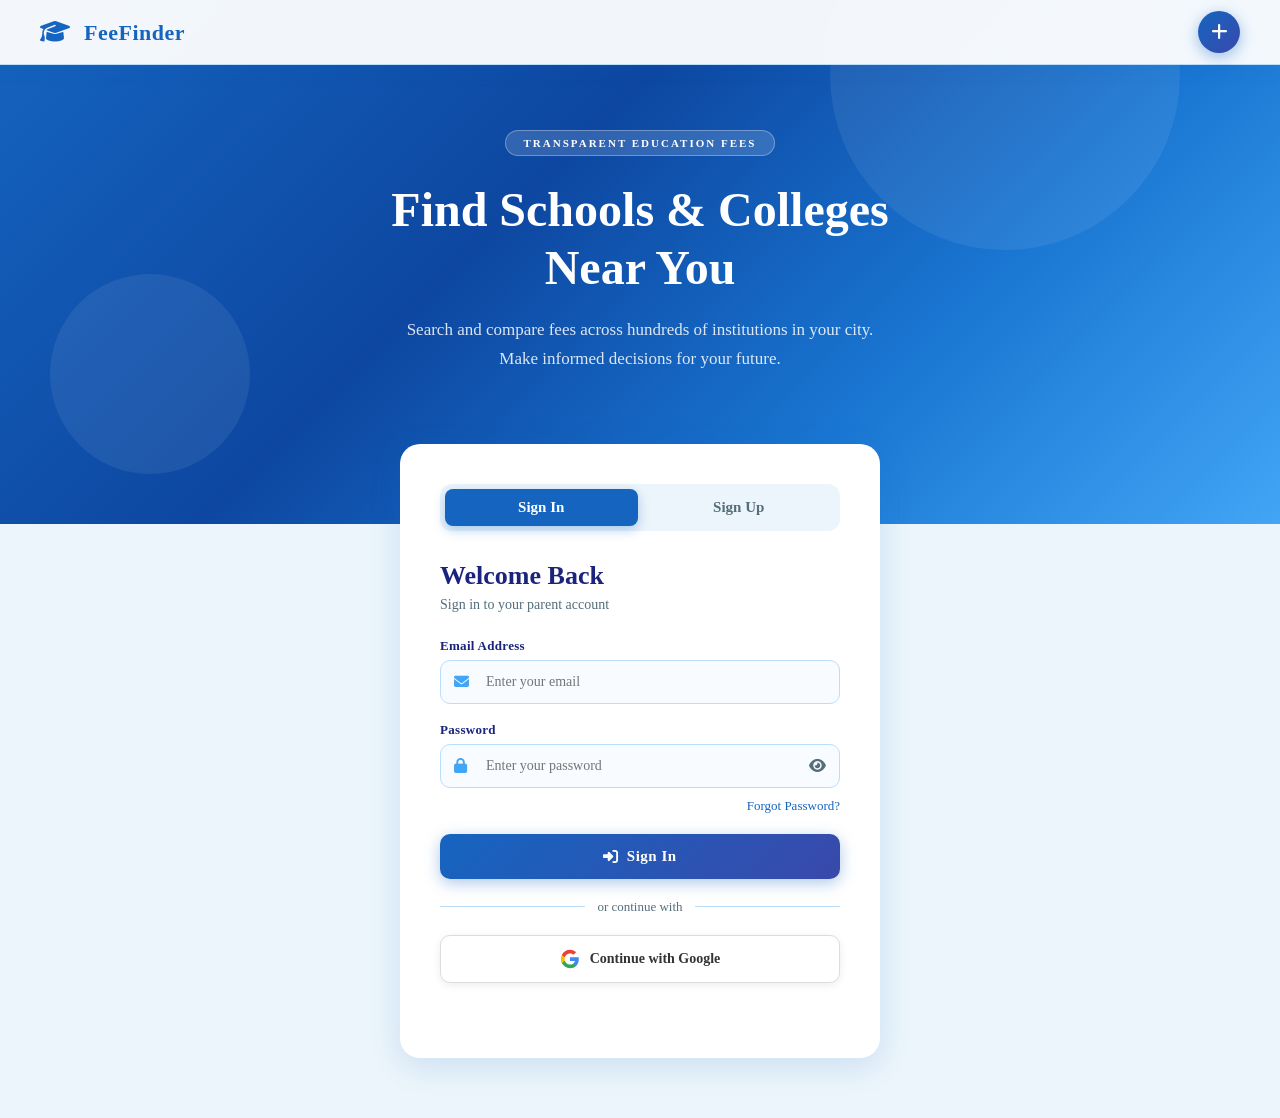
==== index.html @ 515afa4b "i create a login pages" ====
<!DOCTYPE html>
<!-- 
  FILE: index.html
  PURPOSE: Parent Login and Signup Page
  This is the FIRST page users see
-->
<html lang="en">
<head>
  <!-- This tells the browser what kind of document this is -->
  <meta charset="UTF-8" />
  
  <!-- This makes the page look good on mobile phones -->
  <meta name="viewport" content="width=device-width, initial-scale=1.0" />
  
  <!-- The title shown in the browser tab -->
  <title>FeeFinder — Parent Login</title>
  
  <!-- Link to our CSS file that makes things beautiful -->
  <link rel="stylesheet" href="css/style.css" />
  
  <!-- Google Fonts: We load Times New Roman equivalent + Icons -->
  <link rel="preconnect" href="https://fonts.googleapis.com" />
  <link href="https://fonts.googleapis.com/css2?family=Playfair+Display:wght@400;600;700&display=swap" rel="stylesheet" />
  
  <!-- Font Awesome for icons (the + icon, eye icon, etc.) -->
  <link rel="stylesheet" href="https://cdnjs.cloudflare.com/ajax/libs/font-awesome/6.5.0/css/all.min.css" />
</head>

<body>

  <!-- ============================================
       TOP NAVIGATION BAR
       This is the blue bar at the top of the page
  ============================================ -->
  <nav class="navbar">
    
    <!-- Left side: Logo and App Name -->
    <div class="nav-brand">
      <!-- Graduation cap icon -->
      <i class="fas fa-graduation-cap nav-logo-icon"></i>
      <!-- App name -->
      <span class="nav-title">FeeFinder</span>
    </div>
    
    <!-- Right side: Navigation links + Plus button -->
    <div class="nav-right">
      <!-- Plus (+) button: When clicked, opens register.html (Page 2) -->
      <!-- title="Register Institution" shows a tooltip on hover -->
      <button class="plus-btn" onclick="window.location.href='register.html'" title="Register Institution">
        <i class="fas fa-plus"></i>
      </button>
    </div>
    
  </nav>
  <!-- END NAVBAR -->


  <!-- ============================================
       HERO SECTION (Big blue background area)
       This is the gradient background section
  ============================================ -->
  <section class="hero-section">
    
    <!-- Decorative circles in background (just for design) -->
    <div class="hero-circle hero-circle-1"></div>
    <div class="hero-circle hero-circle-2"></div>
    
    <!-- Badge text at top -->
    <div class="hero-badge">TRANSPARENT EDUCATION FEES</div>
    
    <!-- Main heading -->
    <h1 class="hero-title">Find Schools &amp; Colleges<br/>Near You</h1>
    
    <!-- Subtitle -->
    <p class="hero-subtitle">
      Search and compare fees across hundreds of institutions in your city.<br/>
      Make informed decisions for your future.
    </p>
    
  </section>
  <!-- END HERO SECTION -->


  <!-- ============================================
       AUTH CARD (The white box with login/signup)
       This floats over the hero section
  ============================================ -->
  <div class="auth-wrapper">
    <div class="auth-card">
      
      <!-- ---- TABS: Login / Signup ---- -->
      <!-- These are the two buttons to switch between login and signup -->
      <div class="auth-tabs">
        <!-- Login tab: active by default (shown first) -->
        <button class="tab-btn active" id="loginTab" onclick="showTab('login')">
          Sign In
        </button>
        <!-- Signup tab -->
        <button class="tab-btn" id="signupTab" onclick="showTab('signup')">
          Sign Up
        </button>
      </div>
      <!-- END TABS -->


      <!-- ============================================
           LOGIN FORM
           This form is shown when user clicks "Sign In"
      ============================================ -->
      <div class="form-section" id="loginSection">
        
        <h2 class="form-title">Welcome Back</h2>
        <p class="form-subtitle">Sign in to your parent account</p>
        
        <!-- Email input field -->
        <div class="input-group">
          <label class="input-label">Email Address</label>
          <div class="input-wrapper">
            <!-- Email icon inside input -->
            <i class="fas fa-envelope input-icon"></i>
            <!-- 
              type="email" → only allows valid email format
              id="loginEmail" → we use this in JavaScript to get the value
              placeholder → light grey text shown when empty
            -->
            <input 
              type="email" 
              id="loginEmail" 
              class="input-field" 
              placeholder="Enter your email"
            />
          </div>
        </div>
        
        <!-- Password input field -->
        <div class="input-group">
          <label class="input-label">Password</label>
          <div class="input-wrapper">
            <i class="fas fa-lock input-icon"></i>
            <!-- 
              type="password" → hides the text with dots
              id="loginPassword" → used in JavaScript
            -->
            <input 
              type="password" 
              id="loginPassword" 
              class="input-field" 
              placeholder="Enter your password"
            />
            <!-- Eye icon: clicking this shows/hides password -->
            <i class="fas fa-eye toggle-password" onclick="togglePassword('loginPassword', this)"></i>
          </div>
        </div>
        
        <!-- Forgot Password link -->
        <div class="forgot-wrapper">
          <a href="#" class="forgot-link" onclick="showForgotPassword()">
            Forgot Password?
          </a>
        </div>
        
        <!-- Login Button -->
        <!-- onclick="loginParent()" → calls the loginParent function in login.js -->
        <button class="btn-primary" onclick="loginParent()">
          <i class="fas fa-sign-in-alt"></i> Sign In
        </button>
        
        <!-- Divider line with "or" text -->
        <div class="divider">
          <span>or continue with</span>
        </div>
        
        <!-- Google Sign In Button -->
        <button class="btn-google" onclick="loginWithGoogle()">
          <!-- Google icon using SVG (simple colored G) -->
          <svg class="google-icon" viewBox="0 0 24 24">
            <path fill="#4285F4" d="M22.56 12.25c0-.78-.07-1.53-.2-2.25H12v4.26h5.92c-.26 1.37-1.04 2.53-2.21 3.31v2.77h3.57c2.08-1.92 3.28-4.74 3.28-8.09z"/>
            <path fill="#34A853" d="M12 23c2.97 0 5.46-.98 7.28-2.66l-3.57-2.77c-.98.66-2.23 1.06-3.71 1.06-2.86 0-5.29-1.93-6.16-4.53H2.18v2.84C3.99 20.53 7.7 23 12 23z"/>
            <path fill="#FBBC05" d="M5.84 14.09c-.22-.66-.35-1.36-.35-2.09s.13-1.43.35-2.09V7.07H2.18C1.43 8.55 1 10.22 1 12s.43 3.45 1.18 4.93l2.85-2.22.81-.62z"/>
            <path fill="#EA4335" d="M12 5.38c1.62 0 3.06.56 4.21 1.64l3.15-3.15C17.45 2.09 14.97 1 12 1 7.7 1 3.99 3.47 2.18 7.07l3.66 2.84c.87-2.6 3.3-4.53 6.16-4.53z"/>
          </svg>
          Continue with Google
        </button>
        
        <!-- Message area: shows success/error messages -->
        <!-- id="loginMsg" → we show messages here from JavaScript -->
        <div class="msg-box" id="loginMsg"></div>
        
      </div>
      <!-- END LOGIN FORM -->


      <!-- ============================================
           SIGNUP FORM
           This form is shown when user clicks "Sign Up"
           display:none means it's hidden by default
      ============================================ -->
      <div class="form-section" id="signupSection" style="display:none;">
        
        <h2 class="form-title">Create Account</h2>
        <p class="form-subtitle">Join FeeFinder as a parent</p>
        
        <!-- Full Name -->
        <div class="input-group">
          <label class="input-label">Full Name</label>
          <div class="input-wrapper">
            <i class="fas fa-user input-icon"></i>
            <input 
              type="text" 
              id="signupName" 
              class="input-field" 
              placeholder="Enter your full name"
            />
          </div>
        </div>
        
        <!-- Email -->
        <div class="input-group">
          <label class="input-label">Email Address</label>
          <div class="input-wrapper">
            <i class="fas fa-envelope input-icon"></i>
            <input 
              type="email" 
              id="signupEmail" 
              class="input-field" 
              placeholder="Enter your email"
            />
          </div>
        </div>
        
        <!-- Phone Number -->
        <div class="input-group">
          <label class="input-label">Phone Number</label>
          <div class="input-wrapper">
            <i class="fas fa-phone input-icon"></i>
            <input 
              type="tel" 
              id="signupPhone" 
              class="input-field" 
              placeholder="Enter your phone number"
            />
          </div>
        </div>
        
        <!-- Password -->
        <div class="input-group">
          <label class="input-label">Password</label>
          <div class="input-wrapper">
            <i class="fas fa-lock input-icon"></i>
            <input 
              type="password" 
              id="signupPassword" 
              class="input-field" 
              placeholder="Create a password (min 6 chars)"
            />
            <i class="fas fa-eye toggle-password" onclick="togglePassword('signupPassword', this)"></i>
          </div>
        </div>
        
        <!-- Confirm Password -->
        <div class="input-group">
          <label class="input-label">Confirm Password</label>
          <div class="input-wrapper">
            <i class="fas fa-lock input-icon"></i>
            <input 
              type="password" 
              id="signupConfirmPassword" 
              class="input-field" 
              placeholder="Repeat your password"
            />
            <i class="fas fa-eye toggle-password" onclick="togglePassword('signupConfirmPassword', this)"></i>
          </div>
        </div>
        
        <!-- Signup Button -->
        <button class="btn-primary" onclick="signupParent()">
          <i class="fas fa-user-plus"></i> Create Account
        </button>
        
        <!-- Divider -->
        <div class="divider">
          <span>or continue with</span>
        </div>
        
        <!-- Google Signup -->
        <button class="btn-google" onclick="loginWithGoogle()">
          <svg class="google-icon" viewBox="0 0 24 24">
            <path fill="#4285F4" d="M22.56 12.25c0-.78-.07-1.53-.2-2.25H12v4.26h5.92c-.26 1.37-1.04 2.53-2.21 3.31v2.77h3.57c2.08-1.92 3.28-4.74 3.28-8.09z"/>
            <path fill="#34A853" d="M12 23c2.97 0 5.46-.98 7.28-2.66l-3.57-2.77c-.98.66-2.23 1.06-3.71 1.06-2.86 0-5.29-1.93-6.16-4.53H2.18v2.84C3.99 20.53 7.7 23 12 23z"/>
            <path fill="#FBBC05" d="M5.84 14.09c-.22-.66-.35-1.36-.35-2.09s.13-1.43.35-2.09V7.07H2.18C1.43 8.55 1 10.22 1 12s.43 3.45 1.18 4.93l2.85-2.22.81-.62z"/>
            <path fill="#EA4335" d="M12 5.38c1.62 0 3.06.56 4.21 1.64l3.15-3.15C17.45 2.09 14.97 1 12 1 7.7 1 3.99 3.47 2.18 7.07l3.66 2.84c.87-2.6 3.3-4.53 6.16-4.53z"/>
          </svg>
          Continue with Google
        </button>
        
        <!-- Message Box -->
        <div class="msg-box" id="signupMsg"></div>
        
      </div>
      <!-- END SIGNUP FORM -->


      <!-- ============================================
           FORGOT PASSWORD SECTION
           Hidden by default, shown when user clicks
           "Forgot Password?"
      ============================================ -->
      <div class="form-section" id="forgotSection" style="display:none;">
        
        <h2 class="form-title">Reset Password</h2>
        <p class="form-subtitle">We'll send a reset link to your email</p>
        
        <!-- Email input for forgot password -->
        <div class="input-group">
          <label class="input-label">Email Address</label>
          <div class="input-wrapper">
            <i class="fas fa-envelope input-icon"></i>
            <input 
              type="email" 
              id="forgotEmail" 
              class="input-field" 
              placeholder="Enter your registered email"
            />
          </div>
        </div>
        
        <!-- Send Reset Email Button -->
        <button class="btn-primary" onclick="resetPassword()">
          <i class="fas fa-paper-plane"></i> Send Reset Email
        </button>
        
        <!-- Back to Login link -->
        <p class="back-link">
          <a href="#" onclick="showTab('login')">
            <i class="fas fa-arrow-left"></i> Back to Sign In
          </a>
        </p>
        
        <!-- Message Box -->
        <div class="msg-box" id="forgotMsg"></div>
        
      </div>
      <!-- END FORGOT PASSWORD SECTION -->


    </div>
    <!-- END AUTH CARD -->
  </div>
  <!-- END AUTH WRAPPER -->


  <!-- ============================================
       EMAIL VERIFICATION POPUP/MODAL
       This appears after signup asking user to verify email
  ============================================ -->
  <div class="modal-overlay" id="verifyModal" style="display:none;">
    <div class="modal-box">
      
      <!-- Email icon -->
      <div class="modal-icon">
        <i class="fas fa-envelope-circle-check"></i>
      </div>
      
      <h3 class="modal-title">Verify Your Email</h3>
      
      <p class="modal-text">
        We've sent a verification email to your inbox.<br/>
        Please check your email and click the link to verify.
      </p>
      
      <!-- This shows which email was used -->
      <p class="modal-email" id="modalEmailDisplay"></p>
      
      <!-- Resend button if email not received -->
      <button class="btn-primary" onclick="resendVerification()">
        <i class="fas fa-redo"></i> Resend Email
      </button>
      
      <!-- Close button -->
      <button class="btn-outline" onclick="closeVerifyModal()">
        Got it! Sign In
      </button>
      
      <div class="msg-box" id="verifyMsg"></div>
      
    </div>
  </div>
  <!-- END VERIFY MODAL -->


  <!-- ============================================
       LOADING SPINNER
       Shows while Firebase is processing
  ============================================ -->
  <div class="loading-overlay" id="loadingOverlay" style="display:none;">
    <div class="spinner"></div>
  </div>


  <!-- ============================================
       JAVASCRIPT FILES
       type="module" is needed for Firebase imports to work
       We load these at the BOTTOM so HTML loads first
  ============================================ -->
  <script type="module" src="js/login.js"></script>

</body>
</html>
---- css/style.css ----
/* ============================================================
   FILE: css/style.css
   PURPOSE: Makes index.html look beautiful
   
   DESIGN SYSTEM:
   - Primary Blue: #1565C0
   - Light Blue: #42A5F5  
   - Indigo: #3949AB
   - Background: #EBF5FB
   - Font: Times New Roman (Playfair Display as web version)
============================================================ */


/* ---- RESET & BASE STYLES ---- */
/* 
  * means "apply to ALL elements"
  margin: 0 removes all default spacing
  box-sizing: border-box makes width calculations easier
*/
* {
  margin: 0;
  padding: 0;
  box-sizing: border-box;
}

/* 
  Root CSS variables = colors we reuse everywhere
  Like storing colors in variables so we can change them easily
*/
:root {
  --primary: #1565C0;       /* Dark blue - main color */
  --primary-light: #42A5F5; /* Light blue */
  --indigo: #3949AB;        /* Indigo for gradients */
  --white: #FFFFFF;
  --light-bg: #EBF5FB;      /* Very light blue background */
  --text-dark: #1A237E;     /* Dark navy for headings */
  --text-gray: #546E7A;     /* Gray for subtitles */
  --border: #BBDEFB;        /* Light blue border */
  --error: #E53935;         /* Red for errors */
  --success: #2E7D32;       /* Green for success */
  --shadow: 0 8px 32px rgba(21, 101, 192, 0.15); /* Blue shadow */
}

/* Body = entire page background */
body {
  /* Times New Roman is the font family requirement */
  font-family: 'Times New Roman', 'Playfair Display', Georgia, serif;
  background-color: var(--light-bg);
  color: var(--text-dark);
  min-height: 100vh; /* vh = viewport height, 100vh = full screen height */
  overflow-x: hidden; /* Prevent horizontal scrolling */
}


/* ============================================================
   NAVBAR STYLES
   The navigation bar at the top
============================================================ */
.navbar {
  /* position: fixed means it stays at top even when you scroll */
  position: fixed;
  top: 0;
  left: 0;
  right: 0;
  z-index: 1000; /* High number = appears above other elements */
  
  /* Flexbox: makes children sit in a row, space between them */
  display: flex;
  align-items: center;
  justify-content: space-between;
  
  padding: 0 40px;
  height: 65px;
  
  /* Semi-transparent white background with blur effect */
  background: rgba(255, 255, 255, 0.95);
  backdrop-filter: blur(10px);
  
  /* Bottom border */
  border-bottom: 1px solid var(--border);
  
  /* Subtle shadow below navbar */
  box-shadow: 0 2px 20px rgba(21, 101, 192, 0.1);
}

/* Logo icon in navbar */
.nav-logo-icon {
  font-size: 24px;
  color: var(--primary);
  margin-right: 10px;
}

/* "FeeFinder" text in navbar */
.nav-title {
  font-size: 22px;
  font-weight: 700;
  color: var(--primary);
  letter-spacing: 0.5px;
}

/* Container for right side of navbar */
.nav-right {
  display: flex;
  align-items: center;
  gap: 15px; /* Space between items */
}

/* The (+) PLUS button in top right corner */
.plus-btn {
  width: 42px;
  height: 42px;
  border-radius: 50%; /* Makes it a perfect circle */
  
  /* Gradient background - blue to indigo */
  background: linear-gradient(135deg, var(--primary), var(--indigo));
  
  color: white;
  border: none; /* Remove default border */
  cursor: pointer; /* Shows hand cursor on hover */
  
  /* Center the + icon inside */
  display: flex;
  align-items: center;
  justify-content: center;
  
  font-size: 18px;
  
  /* Smooth transition for hover effects */
  transition: all 0.3s ease;
  
  /* Shadow effect */
  box-shadow: 0 4px 15px rgba(21, 101, 192, 0.4);
}

/* When you hover over the + button */
.plus-btn:hover {
  transform: scale(1.1) rotate(90deg); /* Grows slightly and rotates */
  box-shadow: 0 6px 20px rgba(21, 101, 192, 0.5);
}


/* ============================================================
   HERO SECTION STYLES
   The big blue gradient background area
============================================================ */
.hero-section {
  /* This creates the blue gradient background like in reference */
  background: linear-gradient(135deg, #1565C0 0%, #0D47A1 40%, #1976D2 70%, #42A5F5 100%);
  
  /* Padding: top 130px (space for navbar), bottom 150px (space for card overlap) */
  padding: 130px 40px 150px;
  
  /* Center everything */
  text-align: center;
  
  /* Relative positioning so circle decorations work */
  position: relative;
  overflow: hidden;
}

/* Decorative large circles in background */
.hero-circle {
  position: absolute;
  border-radius: 50%;
  background: rgba(255, 255, 255, 0.07);
}

.hero-circle-1 {
  width: 350px;
  height: 350px;
  top: -100px;
  right: 100px;
}

.hero-circle-2 {
  width: 200px;
  height: 200px;
  bottom: 50px;
  left: 50px;
}

/* The small badge/pill at top of hero */
.hero-badge {
  display: inline-block;
  background: rgba(255,255,255,0.15);
  color: white;
  font-size: 11px;
  font-weight: 600;
  letter-spacing: 2px;
  padding: 6px 18px;
  border-radius: 20px;
  border: 1px solid rgba(255,255,255,0.3);
  margin-bottom: 25px;
}

/* Main heading in hero */
.hero-title {
  font-size: 48px;
  font-weight: 700;
  color: white;
  line-height: 1.2;
  margin-bottom: 20px;
  font-family: 'Times New Roman', Georgia, serif;
}

/* Subtitle text in hero */
.hero-subtitle {
  font-size: 17px;
  color: rgba(255,255,255,0.85);
  line-height: 1.7;
  max-width: 600px;
  margin: 0 auto;
}


/* ============================================================
   AUTH CARD WRAPPER
   This wrapper "lifts" the card to overlap the hero section
============================================================ */
.auth-wrapper {
  /* negative margin-top pulls the card UP into the hero section */
  margin-top: -80px;
  
  /* Center the card */
  display: flex;
  justify-content: center;
  
  padding: 0 20px 60px;
  
  /* Relative positioning */
  position: relative;
  z-index: 10; /* Appears above the hero background */
}

/* The actual white card */
.auth-card {
  background: var(--white);
  border-radius: 20px;
  padding: 40px;
  width: 100%;
  max-width: 480px; /* Never wider than 480px */
  
  /* Beautiful shadow */
  box-shadow: var(--shadow);
  
  /* Smooth animation when card loads */
  animation: slideUp 0.6s ease;
}

/* Slide up animation for the card */
@keyframes slideUp {
  from {
    opacity: 0;
    transform: translateY(30px);
  }
  to {
    opacity: 1;
    transform: translateY(0);
  }
}


/* ============================================================
   TAB BUTTONS (Sign In / Sign Up)
============================================================ */
.auth-tabs {
  display: flex;
  background: var(--light-bg);
  border-radius: 12px;
  padding: 5px;
  margin-bottom: 30px;
  gap: 5px;
}

.tab-btn {
  flex: 1; /* Each button takes equal space */
  padding: 10px;
  border: none;
  border-radius: 8px;
  cursor: pointer;
  font-size: 15px;
  font-weight: 600;
  font-family: 'Times New Roman', Georgia, serif;
  color: var(--text-gray);
  background: transparent;
  transition: all 0.3s ease;
}

/* Active tab (currently selected) */
.tab-btn.active {
  background: var(--primary);
  color: white;
  box-shadow: 0 4px 12px rgba(21, 101, 192, 0.3);
}


/* ============================================================
   FORM STYLES
============================================================ */
.form-title {
  font-size: 26px;
  font-weight: 700;
  color: var(--text-dark);
  margin-bottom: 6px;
  font-family: 'Times New Roman', Georgia, serif;
}

.form-subtitle {
  font-size: 14px;
  color: var(--text-gray);
  margin-bottom: 25px;
}

/* Each label + input pair */
.input-group {
  margin-bottom: 18px;
}

.input-label {
  display: block; /* Label on its own line */
  font-size: 13px;
  font-weight: 600;
  color: var(--text-dark);
  margin-bottom: 6px;
  letter-spacing: 0.3px;
}

/* Container for icon + input together */
.input-wrapper {
  position: relative; /* Needed to position icon inside */
  display: flex;
  align-items: center;
}

/* The icon on the left side of input */
.input-icon {
  position: absolute;
  left: 14px;
  color: var(--primary-light);
  font-size: 15px;
  z-index: 1;
}

/* The eye icon on the right side of password inputs */
.toggle-password {
  position: absolute;
  right: 14px;
  color: var(--text-gray);
  font-size: 15px;
  cursor: pointer;
  z-index: 1;
  transition: color 0.2s;
}

.toggle-password:hover {
  color: var(--primary);
}

/* The actual input field */
.input-field {
  width: 100%;
  padding: 13px 45px; /* Left/right padding makes space for icons */
  border: 1.5px solid var(--border);
  border-radius: 10px;
  font-size: 14px;
  font-family: 'Times New Roman', Georgia, serif;
  color: var(--text-dark);
  background: #F8FBFF;
  
  /* Smooth transition when focused */
  transition: all 0.3s ease;
  outline: none;
}

/* When user clicks into the input field */
.input-field:focus {
  border-color: var(--primary);
  background: white;
  box-shadow: 0 0 0 3px rgba(21, 101, 192, 0.1);
}


/* ============================================================
   FORGOT PASSWORD LINK
============================================================ */
.forgot-wrapper {
  text-align: right;
  margin-bottom: 20px;
  margin-top: -10px;
}

.forgot-link {
  font-size: 13px;
  color: var(--primary);
  text-decoration: none;
  font-weight: 500;
}

.forgot-link:hover {
  text-decoration: underline;
}


/* ============================================================
   BUTTONS
============================================================ */

/* Primary Blue Button */
.btn-primary {
  width: 100%;
  padding: 14px;
  background: linear-gradient(135deg, var(--primary), var(--indigo));
  color: white;
  border: none;
  border-radius: 10px;
  font-size: 15px;
  font-weight: 600;
  font-family: 'Times New Roman', Georgia, serif;
  cursor: pointer;
  letter-spacing: 0.5px;
  
  transition: all 0.3s ease;
  box-shadow: 0 4px 15px rgba(21, 101, 192, 0.35);
  
  display: flex;
  align-items: center;
  justify-content: center;
  gap: 8px;
}

.btn-primary:hover {
  transform: translateY(-2px); /* Lifts up slightly */
  box-shadow: 0 6px 20px rgba(21, 101, 192, 0.45);
}

.btn-primary:active {
  transform: translateY(0); /* Presses down when clicked */
}

/* Outline Button (used in modal) */
.btn-outline {
  width: 100%;
  padding: 12px;
  background: transparent;
  color: var(--primary);
  border: 1.5px solid var(--primary);
  border-radius: 10px;
  font-size: 14px;
  font-weight: 600;
  font-family: 'Times New Roman', Georgia, serif;
  cursor: pointer;
  margin-top: 10px;
  transition: all 0.3s ease;
}

.btn-outline:hover {
  background: var(--light-bg);
}

/* Google Button */
.btn-google {
  width: 100%;
  padding: 13px;
  background: white;
  color: #333;
  border: 1.5px solid #ddd;
  border-radius: 10px;
  font-size: 14px;
  font-weight: 600;
  font-family: 'Times New Roman', Georgia, serif;
  cursor: pointer;
  
  display: flex;
  align-items: center;
  justify-content: center;
  gap: 10px;
  
  transition: all 0.3s ease;
  box-shadow: 0 2px 8px rgba(0,0,0,0.08);
}

.btn-google:hover {
  background: #f5f5f5;
  box-shadow: 0 4px 12px rgba(0,0,0,0.12);
  transform: translateY(-1px);
}

/* Google icon size */
.google-icon {
  width: 20px;
  height: 20px;
}


/* ============================================================
   DIVIDER ("or continue with")
============================================================ */
.divider {
  display: flex;
  align-items: center;
  text-align: center;
  margin: 20px 0;
  color: var(--text-gray);
  font-size: 13px;
}

/* The lines on either side of "or continue with" */
.divider::before,
.divider::after {
  content: ''; /* Empty content but creates a line */
  flex: 1;
  border-bottom: 1px solid var(--border);
}

.divider span {
  padding: 0 12px;
}


/* ============================================================
   MESSAGE BOX (Success / Error messages)
============================================================ */
.msg-box {
  margin-top: 15px;
  padding: 0;
  border-radius: 8px;
  font-size: 13px;
  text-align: center;
  min-height: 20px;
  
  /* Smooth appearance */
  transition: all 0.3s ease;
}

/* When message has text, add padding */
.msg-box:not(:empty) {
  padding: 12px;
}

/* Green success message */
.msg-success {
  background: #E8F5E9;
  color: var(--success);
  border: 1px solid #A5D6A7;
}

/* Red error message */
.msg-error {
  background: #FFEBEE;
  color: var(--error);
  border: 1px solid #FFCDD2;
}


/* ============================================================
   BACK LINK
============================================================ */
.back-link {
  text-align: center;
  margin-top: 15px;
}

.back-link a {
  color: var(--primary);
  text-decoration: none;
  font-size: 14px;
  font-weight: 500;
}

.back-link a:hover {
  text-decoration: underline;
}


/* ============================================================
   MODAL (Popup for email verification)
============================================================ */

/* Dark overlay behind modal */
.modal-overlay {
  position: fixed; /* Covers entire screen */
  top: 0;
  left: 0;
  right: 0;
  bottom: 0;
  background: rgba(0, 0, 0, 0.5); /* Semi-transparent black */
  z-index: 9999;
  
  /* Center the modal box */
  display: flex;
  align-items: center;
  justify-content: center;
  
  /* Smooth fade in */
  animation: fadeIn 0.3s ease;
}

@keyframes fadeIn {
  from { opacity: 0; }
  to { opacity: 1; }
}

/* The white box inside the overlay */
.modal-box {
  background: white;
  border-radius: 20px;
  padding: 40px 35px;
  max-width: 400px;
  width: 90%;
  text-align: center;
  
  /* Pop-up animation */
  animation: popIn 0.4s ease;
  box-shadow: 0 20px 60px rgba(0,0,0,0.2);
}

@keyframes popIn {
  from {
    opacity: 0;
    transform: scale(0.8);
  }
  to {
    opacity: 1;
    transform: scale(1);
  }
}

/* Big email icon in modal */
.modal-icon {
  font-size: 55px;
  color: var(--primary);
  margin-bottom: 20px;
}

.modal-title {
  font-size: 24px;
  font-weight: 700;
  color: var(--text-dark);
  margin-bottom: 12px;
  font-family: 'Times New Roman', Georgia, serif;
}

.modal-text {
  font-size: 14px;
  color: var(--text-gray);
  line-height: 1.7;
  margin-bottom: 10px;
}

/* Shows the email address in the modal */
.modal-email {
  font-size: 15px;
  font-weight: 600;
  color: var(--primary);
  margin-bottom: 20px;
}


/* ============================================================
   LOADING SPINNER
   Full-screen overlay that shows while Firebase processes
============================================================ */
.loading-overlay {
  position: fixed;
  top: 0;
  left: 0;
  right: 0;
  bottom: 0;
  background: rgba(255,255,255,0.8);
  z-index: 99999;
  display: flex;
  align-items: center;
  justify-content: center;
}

/* The spinning circle */
.spinner {
  width: 50px;
  height: 50px;
  border: 4px solid var(--border);
  border-top: 4px solid var(--primary); /* Only top part is colored */
  border-radius: 50%;
  animation: spin 0.8s linear infinite; /* Spins forever */
}

@keyframes spin {
  to { transform: rotate(360deg); }
}


/* ============================================================
   RESPONSIVE DESIGN
   These rules apply ONLY on small screens (phones)
============================================================ */
@media (max-width: 600px) {
  
  /* Smaller padding on mobile */
  .navbar {
    padding: 0 20px;
  }
  
  .hero-title {
    font-size: 30px;
  }
  
  .hero-subtitle {
    font-size: 14px;
  }
  
  .hero-section {
    padding: 110px 20px 120px;
  }
  
  .auth-card {
    padding: 25px 20px;
  }
  
  .auth-wrapper {
    padding: 0 12px 40px;
  }
}
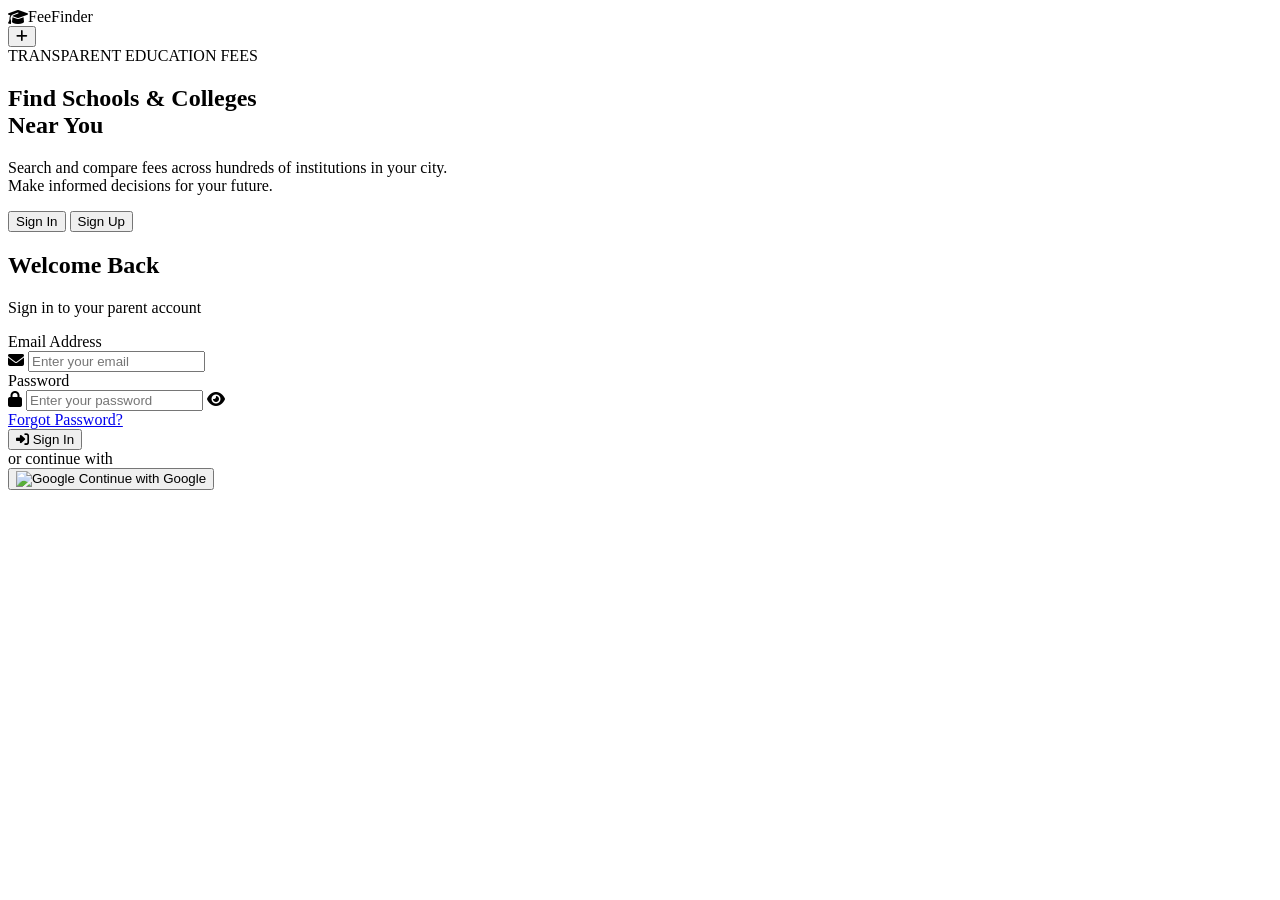
==== commit b8bf15f8: "dcrgyh" ====
--- a/index.html
+++ b/index.html
@@ -1,128 +1,101 @@
 <!DOCTYPE html>
-<!-- 
+<!--
   FILE: index.html
   PURPOSE: Parent Login and Signup Page
-  This is the FIRST page users see
+  
+  HOW FIREBASE IS LOADED:
+  We use Firebase CDN links at the bottom of the page.
+  CDN means the Firebase code is loaded directly from Google's servers.
+  This is the easiest way - no complex imports needed!
 -->
 <html lang="en">
 <head>
-  <!-- This tells the browser what kind of document this is -->
   <meta charset="UTF-8" />
-  
-  <!-- This makes the page look good on mobile phones -->
   <meta name="viewport" content="width=device-width, initial-scale=1.0" />
-  
-  <!-- The title shown in the browser tab -->
   <title>FeeFinder — Parent Login</title>
   
-  <!-- Link to our CSS file that makes things beautiful -->
+  <!-- Our CSS file -->
   <link rel="stylesheet" href="css/style.css" />
   
-  <!-- Google Fonts: We load Times New Roman equivalent + Icons -->
+  <!-- Google Font (web version of Times New Roman style) -->
   <link rel="preconnect" href="https://fonts.googleapis.com" />
   <link href="https://fonts.googleapis.com/css2?family=Playfair+Display:wght@400;600;700&display=swap" rel="stylesheet" />
   
-  <!-- Font Awesome for icons (the + icon, eye icon, etc.) -->
+  <!-- Font Awesome Icons -->
   <link rel="stylesheet" href="https://cdnjs.cloudflare.com/ajax/libs/font-awesome/6.5.0/css/all.min.css" />
 </head>
 
 <body>
 
   <!-- ============================================
-       TOP NAVIGATION BAR
-       This is the blue bar at the top of the page
+       NAVBAR - Top bar with logo and + button
   ============================================ -->
   <nav class="navbar">
     
-    <!-- Left side: Logo and App Name -->
     <div class="nav-brand">
-      <!-- Graduation cap icon -->
       <i class="fas fa-graduation-cap nav-logo-icon"></i>
-      <!-- App name -->
       <span class="nav-title">FeeFinder</span>
     </div>
     
-    <!-- Right side: Navigation links + Plus button -->
     <div class="nav-right">
-      <!-- Plus (+) button: When clicked, opens register.html (Page 2) -->
-      <!-- title="Register Institution" shows a tooltip on hover -->
-      <button class="plus-btn" onclick="window.location.href='register.html'" title="Register Institution">
+      <!-- PLUS (+) button → opens register.html -->
+      <button 
+        class="plus-btn" 
+        onclick="window.location.href='register.html'" 
+        title="Register Institution"
+      >
         <i class="fas fa-plus"></i>
       </button>
     </div>
     
   </nav>
-  <!-- END NAVBAR -->
-
-
-  <!-- ============================================
-       HERO SECTION (Big blue background area)
-       This is the gradient background section
+
+
+  <!-- ============================================
+       HERO SECTION - Blue gradient background
   ============================================ -->
   <section class="hero-section">
-    
-    <!-- Decorative circles in background (just for design) -->
     <div class="hero-circle hero-circle-1"></div>
     <div class="hero-circle hero-circle-2"></div>
-    
-    <!-- Badge text at top -->
     <div class="hero-badge">TRANSPARENT EDUCATION FEES</div>
-    
-    <!-- Main heading -->
     <h1 class="hero-title">Find Schools &amp; Colleges<br/>Near You</h1>
-    
-    <!-- Subtitle -->
     <p class="hero-subtitle">
       Search and compare fees across hundreds of institutions in your city.<br/>
       Make informed decisions for your future.
     </p>
-    
   </section>
-  <!-- END HERO SECTION -->
-
-
-  <!-- ============================================
-       AUTH CARD (The white box with login/signup)
-       This floats over the hero section
+
+
+  <!-- ============================================
+       AUTH CARD - White box floating over hero
   ============================================ -->
   <div class="auth-wrapper">
     <div class="auth-card">
       
-      <!-- ---- TABS: Login / Signup ---- -->
-      <!-- These are the two buttons to switch between login and signup -->
+      <!-- TABS: Sign In / Sign Up -->
       <div class="auth-tabs">
-        <!-- Login tab: active by default (shown first) -->
         <button class="tab-btn active" id="loginTab" onclick="showTab('login')">
           Sign In
         </button>
-        <!-- Signup tab -->
         <button class="tab-btn" id="signupTab" onclick="showTab('signup')">
           Sign Up
         </button>
       </div>
-      <!-- END TABS -->
-
-
-      <!-- ============================================
+
+
+      <!-- ==========================================
            LOGIN FORM
-           This form is shown when user clicks "Sign In"
-      ============================================ -->
-      <div class="form-section" id="loginSection">
+      ========================================== -->
+      <div id="loginSection">
         
         <h2 class="form-title">Welcome Back</h2>
         <p class="form-subtitle">Sign in to your parent account</p>
         
-        <!-- Email input field -->
+        <!-- Email -->
         <div class="input-group">
           <label class="input-label">Email Address</label>
           <div class="input-wrapper">
-            <!-- Email icon inside input -->
             <i class="fas fa-envelope input-icon"></i>
-            <!-- 
-              type="email" → only allows valid email format
-              id="loginEmail" → we use this in JavaScript to get the value
-              placeholder → light grey text shown when empty
-            -->
             <input 
               type="email" 
               id="loginEmail" 
@@ -132,70 +105,55 @@
           </div>
         </div>
         
-        <!-- Password input field -->
+        <!-- Password -->
         <div class="input-group">
           <label class="input-label">Password</label>
           <div class="input-wrapper">
             <i class="fas fa-lock input-icon"></i>
-            <!-- 
-              type="password" → hides the text with dots
-              id="loginPassword" → used in JavaScript
-            -->
             <input 
               type="password" 
               id="loginPassword" 
               class="input-field" 
               placeholder="Enter your password"
             />
-            <!-- Eye icon: clicking this shows/hides password -->
             <i class="fas fa-eye toggle-password" onclick="togglePassword('loginPassword', this)"></i>
           </div>
         </div>
         
-        <!-- Forgot Password link -->
+        <!-- Forgot Password -->
         <div class="forgot-wrapper">
-          <a href="#" class="forgot-link" onclick="showForgotPassword()">
+          <a href="#" class="forgot-link" onclick="showForgotSection(); return false;">
             Forgot Password?
           </a>
         </div>
         
         <!-- Login Button -->
-        <!-- onclick="loginParent()" → calls the loginParent function in login.js -->
-        <button class="btn-primary" onclick="loginParent()">
+        <button class="btn-primary" id="loginBtn" onclick="loginParent()">
           <i class="fas fa-sign-in-alt"></i> Sign In
         </button>
         
-        <!-- Divider line with "or" text -->
-        <div class="divider">
-          <span>or continue with</span>
-        </div>
-        
-        <!-- Google Sign In Button -->
+        <!-- Divider -->
+        <div class="divider"><span>or continue with</span></div>
+        
+        <!-- Google Button -->
         <button class="btn-google" onclick="loginWithGoogle()">
-          <!-- Google icon using SVG (simple colored G) -->
-          <svg class="google-icon" viewBox="0 0 24 24">
-            <path fill="#4285F4" d="M22.56 12.25c0-.78-.07-1.53-.2-2.25H12v4.26h5.92c-.26 1.37-1.04 2.53-2.21 3.31v2.77h3.57c2.08-1.92 3.28-4.74 3.28-8.09z"/>
-            <path fill="#34A853" d="M12 23c2.97 0 5.46-.98 7.28-2.66l-3.57-2.77c-.98.66-2.23 1.06-3.71 1.06-2.86 0-5.29-1.93-6.16-4.53H2.18v2.84C3.99 20.53 7.7 23 12 23z"/>
-            <path fill="#FBBC05" d="M5.84 14.09c-.22-.66-.35-1.36-.35-2.09s.13-1.43.35-2.09V7.07H2.18C1.43 8.55 1 10.22 1 12s.43 3.45 1.18 4.93l2.85-2.22.81-.62z"/>
-            <path fill="#EA4335" d="M12 5.38c1.62 0 3.06.56 4.21 1.64l3.15-3.15C17.45 2.09 14.97 1 12 1 7.7 1 3.99 3.47 2.18 7.07l3.66 2.84c.87-2.6 3.3-4.53 6.16-4.53z"/>
-          </svg>
+          <img src="https://www.gstatic.com/firebasejs/ui/2.0.0/images/auth/google.svg" 
+               alt="Google" 
+               class="google-icon" />
           Continue with Google
         </button>
         
-        <!-- Message area: shows success/error messages -->
-        <!-- id="loginMsg" → we show messages here from JavaScript -->
+        <!-- Message Box -->
         <div class="msg-box" id="loginMsg"></div>
         
       </div>
       <!-- END LOGIN FORM -->
 
 
-      <!-- ============================================
+      <!-- ==========================================
            SIGNUP FORM
-           This form is shown when user clicks "Sign Up"
-           display:none means it's hidden by default
-      ============================================ -->
-      <div class="form-section" id="signupSection" style="display:none;">
+      ========================================== -->
+      <div id="signupSection" style="display:none;">
         
         <h2 class="form-title">Create Account</h2>
         <p class="form-subtitle">Join FeeFinder as a parent</p>
@@ -228,7 +186,7 @@
           </div>
         </div>
         
-        <!-- Phone Number -->
+        <!-- Phone -->
         <div class="input-group">
           <label class="input-label">Phone Number</label>
           <div class="input-wrapper">
@@ -237,7 +195,7 @@
               type="tel" 
               id="signupPhone" 
               class="input-field" 
-              placeholder="Enter your phone number"
+              placeholder="Enter 10-digit phone number"
             />
           </div>
         </div>
@@ -251,7 +209,7 @@
               type="password" 
               id="signupPassword" 
               class="input-field" 
-              placeholder="Create a password (min 6 chars)"
+              placeholder="Minimum 6 characters"
             />
             <i class="fas fa-eye toggle-password" onclick="togglePassword('signupPassword', this)"></i>
           </div>
@@ -273,44 +231,40 @@
         </div>
         
         <!-- Signup Button -->
-        <button class="btn-primary" onclick="signupParent()">
+        <!-- 
+          IMPORTANT: The id="signupBtn" helps us 
+          disable it while processing to avoid double clicks
+        -->
+        <button class="btn-primary" id="signupBtn" onclick="signupParent()">
           <i class="fas fa-user-plus"></i> Create Account
         </button>
         
         <!-- Divider -->
-        <div class="divider">
-          <span>or continue with</span>
-        </div>
-        
-        <!-- Google Signup -->
+        <div class="divider"><span>or continue with</span></div>
+        
+        <!-- Google Button -->
         <button class="btn-google" onclick="loginWithGoogle()">
-          <svg class="google-icon" viewBox="0 0 24 24">
-            <path fill="#4285F4" d="M22.56 12.25c0-.78-.07-1.53-.2-2.25H12v4.26h5.92c-.26 1.37-1.04 2.53-2.21 3.31v2.77h3.57c2.08-1.92 3.28-4.74 3.28-8.09z"/>
-            <path fill="#34A853" d="M12 23c2.97 0 5.46-.98 7.28-2.66l-3.57-2.77c-.98.66-2.23 1.06-3.71 1.06-2.86 0-5.29-1.93-6.16-4.53H2.18v2.84C3.99 20.53 7.7 23 12 23z"/>
-            <path fill="#FBBC05" d="M5.84 14.09c-.22-.66-.35-1.36-.35-2.09s.13-1.43.35-2.09V7.07H2.18C1.43 8.55 1 10.22 1 12s.43 3.45 1.18 4.93l2.85-2.22.81-.62z"/>
-            <path fill="#EA4335" d="M12 5.38c1.62 0 3.06.56 4.21 1.64l3.15-3.15C17.45 2.09 14.97 1 12 1 7.7 1 3.99 3.47 2.18 7.07l3.66 2.84c.87-2.6 3.3-4.53 6.16-4.53z"/>
-          </svg>
+          <img src="https://www.gstatic.com/firebasejs/ui/2.0.0/images/auth/google.svg" 
+               alt="Google" 
+               class="google-icon" />
           Continue with Google
         </button>
         
-        <!-- Message Box -->
+        <!-- Message Box for Signup -->
         <div class="msg-box" id="signupMsg"></div>
         
       </div>
       <!-- END SIGNUP FORM -->
 
 
-      <!-- ============================================
+      <!-- ==========================================
            FORGOT PASSWORD SECTION
-           Hidden by default, shown when user clicks
-           "Forgot Password?"
-      ============================================ -->
-      <div class="form-section" id="forgotSection" style="display:none;">
+      ========================================== -->
+      <div id="forgotSection" style="display:none;">
         
         <h2 class="form-title">Reset Password</h2>
-        <p class="form-subtitle">We'll send a reset link to your email</p>
-        
-        <!-- Email input for forgot password -->
+        <p class="form-subtitle">Enter your email to receive a reset link</p>
+        
         <div class="input-group">
           <label class="input-label">Email Address</label>
           <div class="input-wrapper">
@@ -324,85 +278,96 @@
           </div>
         </div>
         
-        <!-- Send Reset Email Button -->
         <button class="btn-primary" onclick="resetPassword()">
           <i class="fas fa-paper-plane"></i> Send Reset Email
         </button>
         
-        <!-- Back to Login link -->
-        <p class="back-link">
-          <a href="#" onclick="showTab('login')">
+        <p class="back-link" style="margin-top:15px; text-align:center;">
+          <a href="#" onclick="showTab('login'); return false;">
             <i class="fas fa-arrow-left"></i> Back to Sign In
           </a>
         </p>
         
-        <!-- Message Box -->
         <div class="msg-box" id="forgotMsg"></div>
         
       </div>
-      <!-- END FORGOT PASSWORD SECTION -->
-
+      <!-- END FORGOT SECTION -->
 
     </div>
     <!-- END AUTH CARD -->
   </div>
-  <!-- END AUTH WRAPPER -->
-
-
-  <!-- ============================================
-       EMAIL VERIFICATION POPUP/MODAL
-       This appears after signup asking user to verify email
+
+
+  <!-- ============================================
+       EMAIL VERIFICATION POPUP (Modal)
   ============================================ -->
   <div class="modal-overlay" id="verifyModal" style="display:none;">
     <div class="modal-box">
-      
-      <!-- Email icon -->
       <div class="modal-icon">
         <i class="fas fa-envelope-circle-check"></i>
       </div>
-      
-      <h3 class="modal-title">Verify Your Email</h3>
-      
+      <h3 class="modal-title">Verify Your Email!</h3>
       <p class="modal-text">
-        We've sent a verification email to your inbox.<br/>
-        Please check your email and click the link to verify.
+        We sent a verification link to:
       </p>
-      
-      <!-- This shows which email was used -->
       <p class="modal-email" id="modalEmailDisplay"></p>
-      
-      <!-- Resend button if email not received -->
-      <button class="btn-primary" onclick="resendVerification()">
+      <p class="modal-text">
+        Please check your inbox and click the link to activate your account.
+      </p>
+      <button class="btn-primary" style="margin-bottom:10px;" onclick="resendVerification()">
         <i class="fas fa-redo"></i> Resend Email
       </button>
-      
-      <!-- Close button -->
       <button class="btn-outline" onclick="closeVerifyModal()">
-        Got it! Sign In
+        OK, I'll verify then Sign In
       </button>
-      
       <div class="msg-box" id="verifyMsg"></div>
-      
     </div>
   </div>
-  <!-- END VERIFY MODAL -->
 
 
   <!-- ============================================
        LOADING SPINNER
-       Shows while Firebase is processing
   ============================================ -->
   <div class="loading-overlay" id="loadingOverlay" style="display:none;">
     <div class="spinner"></div>
+    <p style="margin-top:15px; color:#1565C0; font-weight:600; font-family: 'Times New Roman', serif;">
+      Please wait...
+    </p>
   </div>
 
 
-  <!-- ============================================
-       JAVASCRIPT FILES
-       type="module" is needed for Firebase imports to work
-       We load these at the BOTTOM so HTML loads first
-  ============================================ -->
-  <script type="module" src="js/login.js"></script>
+  <!-- ============================================================
+       FIREBASE SDK - Load from Google CDN
+       
+       IMPORTANT EXPLANATION FOR BEGINNERS:
+       
+       We load Firebase using <script> tags pointing to Google's servers.
+       This is called "CDN loading" (Content Delivery Network).
+       
+       You MUST load them in this ORDER:
+       1. firebase-app.js    → The main Firebase core
+       2. firebase-auth.js   → For login/signup features
+       3. firebase-firestore.js → For database features
+       4. firebase-config.js → OUR config file (after Firebase loads)
+       5. login.js           → OUR logic (after config loads)
+       
+       If you change this order, it will NOT work!
+  ============================================================ -->
+  
+  <!-- Step 1: Firebase Core (must be first) -->
+  <script src="https://www.gstatic.com/firebasejs/9.23.0/firebase-app-compat.js"></script>
+  
+  <!-- Step 2: Firebase Authentication -->
+  <script src="https://www.gstatic.com/firebasejs/9.23.0/firebase-auth-compat.js"></script>
+  
+  <!-- Step 3: Firebase Firestore Database -->
+  <script src="https://www.gstatic.com/firebasejs/9.23.0/firebase-firestore-compat.js"></script>
+  
+  <!-- Step 4: OUR Firebase Config -->
+  <script src="js/firebase-config.js"></script>
+  
+  <!-- Step 5: OUR Login Logic -->
+  <script src="js/login.js"></script>
 
 </body>
 </html>
--- a/css/style.css
+++ b/css/style.css
@@ -1,721 +1,41 @@
 /* ============================================================
-   FILE: css/style.css
-   PURPOSE: Makes index.html look beautiful
-   
-   DESIGN SYSTEM:
-   - Primary Blue: #1565C0
-   - Light Blue: #42A5F5  
-   - Indigo: #3949AB
-   - Background: #EBF5FB
-   - Font: Times New Roman (Playfair Display as web version)
+   EXTRA STYLES - Add these at the bottom of style.css
 ============================================================ */
 
-
-/* ---- RESET & BASE STYLES ---- */
-/* 
-  * means "apply to ALL elements"
-  margin: 0 removes all default spacing
-  box-sizing: border-box makes width calculations easier
-*/
-* {
-  margin: 0;
-  padding: 0;
-  box-sizing: border-box;
-}
-
-/* 
-  Root CSS variables = colors we reuse everywhere
-  Like storing colors in variables so we can change them easily
-*/
-:root {
-  --primary: #1565C0;       /* Dark blue - main color */
-  --primary-light: #42A5F5; /* Light blue */
-  --indigo: #3949AB;        /* Indigo for gradients */
-  --white: #FFFFFF;
-  --light-bg: #EBF5FB;      /* Very light blue background */
-  --text-dark: #1A237E;     /* Dark navy for headings */
-  --text-gray: #546E7A;     /* Gray for subtitles */
-  --border: #BBDEFB;        /* Light blue border */
-  --error: #E53935;         /* Red for errors */
-  --success: #2E7D32;       /* Green for success */
-  --shadow: 0 8px 32px rgba(21, 101, 192, 0.15); /* Blue shadow */
-}
-
-/* Body = entire page background */
-body {
-  /* Times New Roman is the font family requirement */
-  font-family: 'Times New Roman', 'Playfair Display', Georgia, serif;
-  background-color: var(--light-bg);
-  color: var(--text-dark);
-  min-height: 100vh; /* vh = viewport height, 100vh = full screen height */
-  overflow-x: hidden; /* Prevent horizontal scrolling */
-}
-
-
-/* ============================================================
-   NAVBAR STYLES
-   The navigation bar at the top
-============================================================ */
-.navbar {
-  /* position: fixed means it stays at top even when you scroll */
-  position: fixed;
-  top: 0;
-  left: 0;
-  right: 0;
-  z-index: 1000; /* High number = appears above other elements */
-  
-  /* Flexbox: makes children sit in a row, space between them */
-  display: flex;
-  align-items: center;
-  justify-content: space-between;
-  
-  padding: 0 40px;
-  height: 65px;
-  
-  /* Semi-transparent white background with blur effect */
-  background: rgba(255, 255, 255, 0.95);
-  backdrop-filter: blur(10px);
-  
-  /* Bottom border */
-  border-bottom: 1px solid var(--border);
-  
-  /* Subtle shadow below navbar */
-  box-shadow: 0 2px 20px rgba(21, 101, 192, 0.1);
-}
-
-/* Logo icon in navbar */
-.nav-logo-icon {
-  font-size: 24px;
-  color: var(--primary);
-  margin-right: 10px;
-}
-
-/* "FeeFinder" text in navbar */
-.nav-title {
-  font-size: 22px;
-  font-weight: 700;
-  color: var(--primary);
-  letter-spacing: 0.5px;
-}
-
-/* Container for right side of navbar */
-.nav-right {
-  display: flex;
-  align-items: center;
-  gap: 15px; /* Space between items */
-}
-
-/* The (+) PLUS button in top right corner */
-.plus-btn {
-  width: 42px;
-  height: 42px;
-  border-radius: 50%; /* Makes it a perfect circle */
-  
-  /* Gradient background - blue to indigo */
-  background: linear-gradient(135deg, var(--primary), var(--indigo));
-  
-  color: white;
-  border: none; /* Remove default border */
-  cursor: pointer; /* Shows hand cursor on hover */
-  
-  /* Center the + icon inside */
-  display: flex;
-  align-items: center;
-  justify-content: center;
-  
-  font-size: 18px;
-  
-  /* Smooth transition for hover effects */
-  transition: all 0.3s ease;
-  
-  /* Shadow effect */
-  box-shadow: 0 4px 15px rgba(21, 101, 192, 0.4);
-}
-
-/* When you hover over the + button */
-.plus-btn:hover {
-  transform: scale(1.1) rotate(90deg); /* Grows slightly and rotates */
-  box-shadow: 0 6px 20px rgba(21, 101, 192, 0.5);
-}
-
-
-/* ============================================================
-   HERO SECTION STYLES
-   The big blue gradient background area
-============================================================ */
-.hero-section {
-  /* This creates the blue gradient background like in reference */
-  background: linear-gradient(135deg, #1565C0 0%, #0D47A1 40%, #1976D2 70%, #42A5F5 100%);
-  
-  /* Padding: top 130px (space for navbar), bottom 150px (space for card overlap) */
-  padding: 130px 40px 150px;
-  
-  /* Center everything */
-  text-align: center;
-  
-  /* Relative positioning so circle decorations work */
-  position: relative;
-  overflow: hidden;
-}
-
-/* Decorative large circles in background */
-.hero-circle {
-  position: absolute;
-  border-radius: 50%;
-  background: rgba(255, 255, 255, 0.07);
-}
-
-.hero-circle-1 {
-  width: 350px;
-  height: 350px;
-  top: -100px;
-  right: 100px;
-}
-
-.hero-circle-2 {
-  width: 200px;
-  height: 200px;
-  bottom: 50px;
-  left: 50px;
-}
-
-/* The small badge/pill at top of hero */
-.hero-badge {
-  display: inline-block;
-  background: rgba(255,255,255,0.15);
-  color: white;
-  font-size: 11px;
-  font-weight: 600;
-  letter-spacing: 2px;
-  padding: 6px 18px;
-  border-radius: 20px;
-  border: 1px solid rgba(255,255,255,0.3);
-  margin-bottom: 25px;
-}
-
-/* Main heading in hero */
-.hero-title {
-  font-size: 48px;
-  font-weight: 700;
-  color: white;
-  line-height: 1.2;
-  margin-bottom: 20px;
-  font-family: 'Times New Roman', Georgia, serif;
-}
-
-/* Subtitle text in hero */
-.hero-subtitle {
-  font-size: 17px;
-  color: rgba(255,255,255,0.85);
-  line-height: 1.7;
-  max-width: 600px;
-  margin: 0 auto;
-}
-
-
-/* ============================================================
-   AUTH CARD WRAPPER
-   This wrapper "lifts" the card to overlap the hero section
-============================================================ */
-.auth-wrapper {
-  /* negative margin-top pulls the card UP into the hero section */
-  margin-top: -80px;
-  
-  /* Center the card */
-  display: flex;
-  justify-content: center;
-  
-  padding: 0 20px 60px;
-  
-  /* Relative positioning */
-  position: relative;
-  z-index: 10; /* Appears above the hero background */
-}
-
-/* The actual white card */
-.auth-card {
-  background: var(--white);
-  border-radius: 20px;
-  padding: 40px;
-  width: 100%;
-  max-width: 480px; /* Never wider than 480px */
-  
-  /* Beautiful shadow */
-  box-shadow: var(--shadow);
-  
-  /* Smooth animation when card loads */
-  animation: slideUp 0.6s ease;
-}
-
-/* Slide up animation for the card */
-@keyframes slideUp {
-  from {
-    opacity: 0;
-    transform: translateY(30px);
-  }
-  to {
-    opacity: 1;
-    transform: translateY(0);
-  }
-}
-
-
-/* ============================================================
-   TAB BUTTONS (Sign In / Sign Up)
-============================================================ */
-.auth-tabs {
-  display: flex;
-  background: var(--light-bg);
-  border-radius: 12px;
-  padding: 5px;
-  margin-bottom: 30px;
-  gap: 5px;
-}
-
-.tab-btn {
-  flex: 1; /* Each button takes equal space */
-  padding: 10px;
-  border: none;
-  border-radius: 8px;
-  cursor: pointer;
-  font-size: 15px;
-  font-weight: 600;
-  font-family: 'Times New Roman', Georgia, serif;
-  color: var(--text-gray);
-  background: transparent;
-  transition: all 0.3s ease;
-}
-
-/* Active tab (currently selected) */
-.tab-btn.active {
-  background: var(--primary);
-  color: white;
-  box-shadow: 0 4px 12px rgba(21, 101, 192, 0.3);
-}
-
-
-/* ============================================================
-   FORM STYLES
-============================================================ */
-.form-title {
-  font-size: 26px;
-  font-weight: 700;
-  color: var(--text-dark);
-  margin-bottom: 6px;
-  font-family: 'Times New Roman', Georgia, serif;
-}
-
-.form-subtitle {
-  font-size: 14px;
-  color: var(--text-gray);
-  margin-bottom: 25px;
-}
-
-/* Each label + input pair */
-.input-group {
-  margin-bottom: 18px;
-}
-
-.input-label {
-  display: block; /* Label on its own line */
-  font-size: 13px;
-  font-weight: 600;
-  color: var(--text-dark);
-  margin-bottom: 6px;
-  letter-spacing: 0.3px;
-}
-
-/* Container for icon + input together */
-.input-wrapper {
-  position: relative; /* Needed to position icon inside */
-  display: flex;
-  align-items: center;
-}
-
-/* The icon on the left side of input */
-.input-icon {
-  position: absolute;
-  left: 14px;
-  color: var(--primary-light);
-  font-size: 15px;
-  z-index: 1;
-}
-
-/* The eye icon on the right side of password inputs */
-.toggle-password {
-  position: absolute;
-  right: 14px;
-  color: var(--text-gray);
-  font-size: 15px;
-  cursor: pointer;
-  z-index: 1;
-  transition: color 0.2s;
-}
-
-.toggle-password:hover {
-  color: var(--primary);
-}
-
-/* The actual input field */
-.input-field {
-  width: 100%;
-  padding: 13px 45px; /* Left/right padding makes space for icons */
-  border: 1.5px solid var(--border);
-  border-radius: 10px;
-  font-size: 14px;
-  font-family: 'Times New Roman', Georgia, serif;
-  color: var(--text-dark);
-  background: #F8FBFF;
-  
-  /* Smooth transition when focused */
-  transition: all 0.3s ease;
-  outline: none;
-}
-
-/* When user clicks into the input field */
-.input-field:focus {
-  border-color: var(--primary);
-  background: white;
-  box-shadow: 0 0 0 3px rgba(21, 101, 192, 0.1);
-}
-
-
-/* ============================================================
-   FORGOT PASSWORD LINK
-============================================================ */
-.forgot-wrapper {
-  text-align: right;
-  margin-bottom: 20px;
-  margin-top: -10px;
-}
-
-.forgot-link {
-  font-size: 13px;
-  color: var(--primary);
-  text-decoration: none;
-  font-weight: 500;
-}
-
-.forgot-link:hover {
-  text-decoration: underline;
-}
-
-
-/* ============================================================
-   BUTTONS
-============================================================ */
-
-/* Primary Blue Button */
-.btn-primary {
-  width: 100%;
-  padding: 14px;
-  background: linear-gradient(135deg, var(--primary), var(--indigo));
-  color: white;
-  border: none;
-  border-radius: 10px;
-  font-size: 15px;
-  font-weight: 600;
-  font-family: 'Times New Roman', Georgia, serif;
-  cursor: pointer;
-  letter-spacing: 0.5px;
-  
-  transition: all 0.3s ease;
-  box-shadow: 0 4px 15px rgba(21, 101, 192, 0.35);
-  
-  display: flex;
-  align-items: center;
-  justify-content: center;
-  gap: 8px;
-}
-
-.btn-primary:hover {
-  transform: translateY(-2px); /* Lifts up slightly */
-  box-shadow: 0 6px 20px rgba(21, 101, 192, 0.45);
-}
-
-.btn-primary:active {
-  transform: translateY(0); /* Presses down when clicked */
-}
-
-/* Outline Button (used in modal) */
-.btn-outline {
-  width: 100%;
-  padding: 12px;
-  background: transparent;
-  color: var(--primary);
-  border: 1.5px solid var(--primary);
-  border-radius: 10px;
-  font-size: 14px;
-  font-weight: 600;
-  font-family: 'Times New Roman', Georgia, serif;
-  cursor: pointer;
-  margin-top: 10px;
-  transition: all 0.3s ease;
-}
-
-.btn-outline:hover {
-  background: var(--light-bg);
-}
-
-/* Google Button */
-.btn-google {
-  width: 100%;
-  padding: 13px;
-  background: white;
-  color: #333;
-  border: 1.5px solid #ddd;
-  border-radius: 10px;
-  font-size: 14px;
-  font-weight: 600;
-  font-family: 'Times New Roman', Georgia, serif;
-  cursor: pointer;
-  
-  display: flex;
-  align-items: center;
-  justify-content: center;
-  gap: 10px;
-  
-  transition: all 0.3s ease;
-  box-shadow: 0 2px 8px rgba(0,0,0,0.08);
-}
-
-.btn-google:hover {
-  background: #f5f5f5;
-  box-shadow: 0 4px 12px rgba(0,0,0,0.12);
-  transform: translateY(-1px);
-}
-
-/* Google icon size */
+/* Google icon image size */
 .google-icon {
   width: 20px;
   height: 20px;
 }
 
+/* When button is disabled (loading state) */
+.btn-primary:disabled {
+  opacity: 0.8;
+  cursor: not-allowed;
+  transform: none;
+}
 
-/* ============================================================
-   DIVIDER ("or continue with")
-============================================================ */
-.divider {
+/* Spinning icon inside button */
+.fa-spin {
+  animation: spin 0.8s linear infinite;
+}
+
+/* Make nav-brand flex */
+.nav-brand {
   display: flex;
   align-items: center;
-  text-align: center;
-  margin: 20px 0;
-  color: var(--text-gray);
-  font-size: 13px;
 }
 
-/* The lines on either side of "or continue with" */
-.divider::before,
-.divider::after {
-  content: ''; /* Empty content but creates a line */
-  flex: 1;
-  border-bottom: 1px solid var(--border);
-}
-
-.divider span {
-  padding: 0 12px;
-}
-
-
-/* ============================================================
-   MESSAGE BOX (Success / Error messages)
-============================================================ */
-.msg-box {
-  margin-top: 15px;
-  padding: 0;
-  border-radius: 8px;
-  font-size: 13px;
-  text-align: center;
-  min-height: 20px;
-  
-  /* Smooth appearance */
-  transition: all 0.3s ease;
-}
-
-/* When message has text, add padding */
-.msg-box:not(:empty) {
-  padding: 12px;
-}
-
-/* Green success message */
-.msg-success {
-  background: #E8F5E9;
-  color: var(--success);
-  border: 1px solid #A5D6A7;
-}
-
-/* Red error message */
-.msg-error {
-  background: #FFEBEE;
-  color: var(--error);
-  border: 1px solid #FFCDD2;
-}
-
-
-/* ============================================================
-   BACK LINK
-============================================================ */
-.back-link {
-  text-align: center;
-  margin-top: 15px;
-}
-
-.back-link a {
-  color: var(--primary);
-  text-decoration: none;
-  font-size: 14px;
-  font-weight: 500;
-}
-
-.back-link a:hover {
-  text-decoration: underline;
-}
-
-
-/* ============================================================
-   MODAL (Popup for email verification)
-============================================================ */
-
-/* Dark overlay behind modal */
+/* Modal overlay uses flex by default when shown */
 .modal-overlay {
-  position: fixed; /* Covers entire screen */
-  top: 0;
-  left: 0;
-  right: 0;
-  bottom: 0;
-  background: rgba(0, 0, 0, 0.5); /* Semi-transparent black */
-  z-index: 9999;
-  
-  /* Center the modal box */
-  display: flex;
-  align-items: center;
-  justify-content: center;
-  
-  /* Smooth fade in */
-  animation: fadeIn 0.3s ease;
-}
-
-@keyframes fadeIn {
-  from { opacity: 0; }
-  to { opacity: 1; }
-}
-
-/* The white box inside the overlay */
-.modal-box {
-  background: white;
-  border-radius: 20px;
-  padding: 40px 35px;
-  max-width: 400px;
-  width: 90%;
-  text-align: center;
-  
-  /* Pop-up animation */
-  animation: popIn 0.4s ease;
-  box-shadow: 0 20px 60px rgba(0,0,0,0.2);
-}
-
-@keyframes popIn {
-  from {
-    opacity: 0;
-    transform: scale(0.8);
-  }
-  to {
-    opacity: 1;
-    transform: scale(1);
-  }
-}
-
-/* Big email icon in modal */
-.modal-icon {
-  font-size: 55px;
-  color: var(--primary);
-  margin-bottom: 20px;
-}
-
-.modal-title {
-  font-size: 24px;
-  font-weight: 700;
-  color: var(--text-dark);
-  margin-bottom: 12px;
-  font-family: 'Times New Roman', Georgia, serif;
-}
-
-.modal-text {
-  font-size: 14px;
-  color: var(--text-gray);
-  line-height: 1.7;
-  margin-bottom: 10px;
-}
-
-/* Shows the email address in the modal */
-.modal-email {
-  font-size: 15px;
-  font-weight: 600;
-  color: var(--primary);
-  margin-bottom: 20px;
-}
-
-
-/* ============================================================
-   LOADING SPINNER
-   Full-screen overlay that shows while Firebase processes
-============================================================ */
-.loading-overlay {
   position: fixed;
   top: 0;
   left: 0;
   right: 0;
   bottom: 0;
-  background: rgba(255,255,255,0.8);
-  z-index: 99999;
+  background: rgba(0, 0, 0, 0.55);
+  z-index: 9999;
   display: flex;
   align-items: center;
   justify-content: center;
-}
-
-/* The spinning circle */
-.spinner {
-  width: 50px;
-  height: 50px;
-  border: 4px solid var(--border);
-  border-top: 4px solid var(--primary); /* Only top part is colored */
-  border-radius: 50%;
-  animation: spin 0.8s linear infinite; /* Spins forever */
-}
-
-@keyframes spin {
-  to { transform: rotate(360deg); }
-}
-
-
-/* ============================================================
-   RESPONSIVE DESIGN
-   These rules apply ONLY on small screens (phones)
-============================================================ */
-@media (max-width: 600px) {
-  
-  /* Smaller padding on mobile */
-  .navbar {
-    padding: 0 20px;
-  }
-  
-  .hero-title {
-    font-size: 30px;
-  }
-  
-  .hero-subtitle {
-    font-size: 14px;
-  }
-  
-  .hero-section {
-    padding: 110px 20px 120px;
-  }
-  
-  .auth-card {
-    padding: 25px 20px;
-  }
-  
-  .auth-wrapper {
-    padding: 0 12px 40px;
-  }
 }
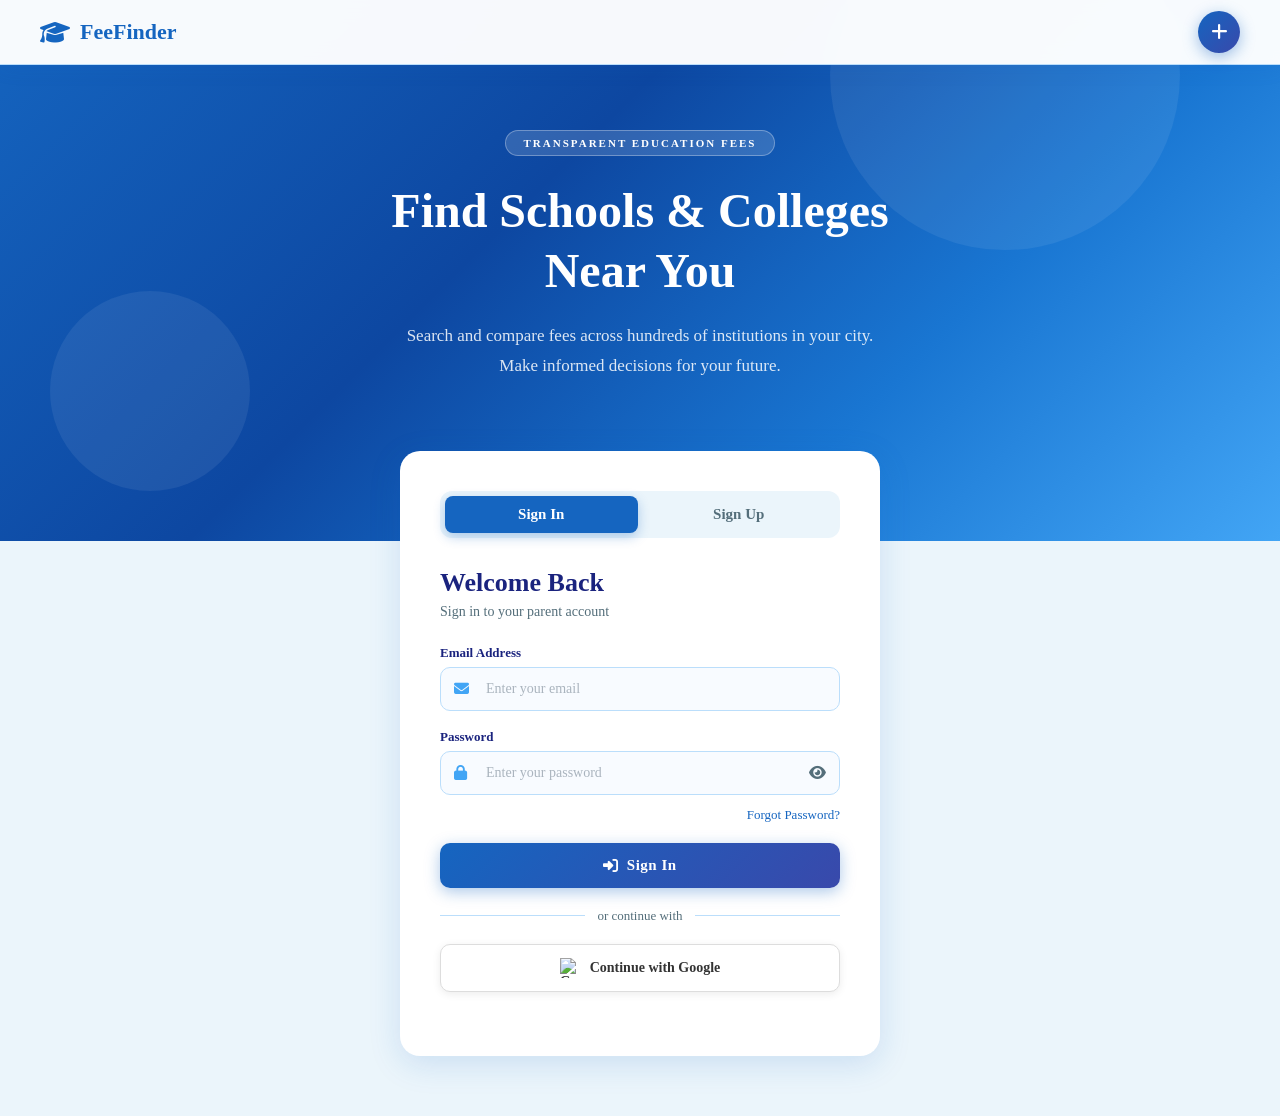
==== commit cb54f63e: "another change" ====
--- a/index.html
+++ b/index.html
@@ -2,76 +2,66 @@
 <!--
   FILE: index.html
   PURPOSE: Parent Login and Signup Page
-  
-  HOW FIREBASE IS LOADED:
-  We use Firebase CDN links at the bottom of the page.
-  CDN means the Firebase code is loaded directly from Google's servers.
-  This is the easiest way - no complex imports needed!
 -->
 <html lang="en">
 <head>
   <meta charset="UTF-8" />
   <meta name="viewport" content="width=device-width, initial-scale=1.0" />
   <title>FeeFinder — Parent Login</title>
-  
+
   <!-- Our CSS file -->
   <link rel="stylesheet" href="css/style.css" />
-  
-  <!-- Google Font (web version of Times New Roman style) -->
+
+  <!-- Google Font -->
   <link rel="preconnect" href="https://fonts.googleapis.com" />
-  <link href="https://fonts.googleapis.com/css2?family=Playfair+Display:wght@400;600;700&display=swap" rel="stylesheet" />
-  
+  <link
+    href="https://fonts.googleapis.com/css2?family=Playfair+Display:wght@400;600;700&display=swap"
+    rel="stylesheet"
+  />
+
   <!-- Font Awesome Icons -->
-  <link rel="stylesheet" href="https://cdnjs.cloudflare.com/ajax/libs/font-awesome/6.5.0/css/all.min.css" />
+  <link
+    rel="stylesheet"
+    href="https://cdnjs.cloudflare.com/ajax/libs/font-awesome/6.5.0/css/all.min.css"
+  />
 </head>
 
 <body>
 
-  <!-- ============================================
-       NAVBAR - Top bar with logo and + button
-  ============================================ -->
+  <!-- ==================== NAVBAR ==================== -->
   <nav class="navbar">
-    
     <div class="nav-brand">
       <i class="fas fa-graduation-cap nav-logo-icon"></i>
       <span class="nav-title">FeeFinder</span>
     </div>
-    
-    <div class="nav-right">
-      <!-- PLUS (+) button → opens register.html -->
-      <button 
-        class="plus-btn" 
-        onclick="window.location.href='register.html'" 
+    <div>
+      <!-- Plus button opens register.html -->
+      <button
+        class="plus-btn"
+        onclick="window.location.href='register.html'"
         title="Register Institution"
       >
         <i class="fas fa-plus"></i>
       </button>
     </div>
-    
   </nav>
 
-
-  <!-- ============================================
-       HERO SECTION - Blue gradient background
-  ============================================ -->
+  <!-- ==================== HERO SECTION ==================== -->
   <section class="hero-section">
     <div class="hero-circle hero-circle-1"></div>
     <div class="hero-circle hero-circle-2"></div>
     <div class="hero-badge">TRANSPARENT EDUCATION FEES</div>
-    <h1 class="hero-title">Find Schools &amp; Colleges<br/>Near You</h1>
+    <h1 class="hero-title">Find Schools &amp; Colleges<br />Near You</h1>
     <p class="hero-subtitle">
-      Search and compare fees across hundreds of institutions in your city.<br/>
+      Search and compare fees across hundreds of institutions in your city.<br />
       Make informed decisions for your future.
     </p>
   </section>
 
-
-  <!-- ============================================
-       AUTH CARD - White box floating over hero
-  ============================================ -->
+  <!-- ==================== AUTH CARD ==================== -->
   <div class="auth-wrapper">
     <div class="auth-card">
-      
+
       <!-- TABS: Sign In / Sign Up -->
       <div class="auth-tabs">
         <button class="tab-btn active" id="loginTab" onclick="showTab('login')">
@@ -82,291 +72,271 @@
         </button>
       </div>
 
-
-      <!-- ==========================================
-           LOGIN FORM
-      ========================================== -->
-      <div id="loginSection">
-        
+      <!-- ======== LOGIN SECTION ======== -->
+      <div class="form-section active-section" id="loginSection">
+
         <h2 class="form-title">Welcome Back</h2>
         <p class="form-subtitle">Sign in to your parent account</p>
-        
+
         <!-- Email -->
         <div class="input-group">
           <label class="input-label">Email Address</label>
           <div class="input-wrapper">
             <i class="fas fa-envelope input-icon"></i>
-            <input 
-              type="email" 
-              id="loginEmail" 
-              class="input-field" 
+            <input
+              type="email"
+              id="loginEmail"
+              class="input-field"
               placeholder="Enter your email"
             />
           </div>
         </div>
-        
+
         <!-- Password -->
         <div class="input-group">
           <label class="input-label">Password</label>
           <div class="input-wrapper">
             <i class="fas fa-lock input-icon"></i>
-            <input 
-              type="password" 
-              id="loginPassword" 
-              class="input-field" 
+            <input
+              type="password"
+              id="loginPassword"
+              class="input-field"
               placeholder="Enter your password"
             />
-            <i class="fas fa-eye toggle-password" onclick="togglePassword('loginPassword', this)"></i>
-          </div>
-        </div>
-        
+            <i
+              class="fas fa-eye toggle-password"
+              onclick="togglePassword('loginPassword', this)"
+            ></i>
+          </div>
+        </div>
+
         <!-- Forgot Password -->
         <div class="forgot-wrapper">
-          <a href="#" class="forgot-link" onclick="showForgotSection(); return false;">
+          <a
+            href="#"
+            class="forgot-link"
+            onclick="showTab('forgot'); return false;"
+          >
             Forgot Password?
           </a>
         </div>
-        
+
         <!-- Login Button -->
         <button class="btn-primary" id="loginBtn" onclick="loginParent()">
           <i class="fas fa-sign-in-alt"></i> Sign In
         </button>
-        
-        <!-- Divider -->
+
         <div class="divider"><span>or continue with</span></div>
-        
+
         <!-- Google Button -->
         <button class="btn-google" onclick="loginWithGoogle()">
-          <img src="https://www.gstatic.com/firebasejs/ui/2.0.0/images/auth/google.svg" 
-               alt="Google" 
-               class="google-icon" />
+          <img
+            src="https://www.gstatic.com/firebasejs/ui/2.0.0/images/auth/google.svg"
+            alt="Google"
+            class="google-icon"
+          />
           Continue with Google
         </button>
-        
+
         <!-- Message Box -->
         <div class="msg-box" id="loginMsg"></div>
-        
-      </div>
-      <!-- END LOGIN FORM -->
-
-
-      <!-- ==========================================
-           SIGNUP FORM
-      ========================================== -->
-      <div id="signupSection" style="display:none;">
-        
+
+      </div>
+      <!-- END LOGIN -->
+
+      <!-- ======== SIGNUP SECTION ======== -->
+      <div class="form-section" id="signupSection">
+
         <h2 class="form-title">Create Account</h2>
         <p class="form-subtitle">Join FeeFinder as a parent</p>
-        
+
         <!-- Full Name -->
         <div class="input-group">
           <label class="input-label">Full Name</label>
           <div class="input-wrapper">
             <i class="fas fa-user input-icon"></i>
-            <input 
-              type="text" 
-              id="signupName" 
-              class="input-field" 
+            <input
+              type="text"
+              id="signupName"
+              class="input-field"
               placeholder="Enter your full name"
             />
           </div>
         </div>
-        
+
         <!-- Email -->
         <div class="input-group">
           <label class="input-label">Email Address</label>
           <div class="input-wrapper">
             <i class="fas fa-envelope input-icon"></i>
-            <input 
-              type="email" 
-              id="signupEmail" 
-              class="input-field" 
+            <input
+              type="email"
+              id="signupEmail"
+              class="input-field"
               placeholder="Enter your email"
             />
           </div>
         </div>
-        
+
         <!-- Phone -->
         <div class="input-group">
           <label class="input-label">Phone Number</label>
           <div class="input-wrapper">
             <i class="fas fa-phone input-icon"></i>
-            <input 
-              type="tel" 
-              id="signupPhone" 
-              class="input-field" 
+            <input
+              type="tel"
+              id="signupPhone"
+              class="input-field"
               placeholder="Enter 10-digit phone number"
             />
           </div>
         </div>
-        
+
         <!-- Password -->
         <div class="input-group">
           <label class="input-label">Password</label>
           <div class="input-wrapper">
             <i class="fas fa-lock input-icon"></i>
-            <input 
-              type="password" 
-              id="signupPassword" 
-              class="input-field" 
+            <input
+              type="password"
+              id="signupPassword"
+              class="input-field"
               placeholder="Minimum 6 characters"
             />
-            <i class="fas fa-eye toggle-password" onclick="togglePassword('signupPassword', this)"></i>
-          </div>
-        </div>
-        
+            <i
+              class="fas fa-eye toggle-password"
+              onclick="togglePassword('signupPassword', this)"
+            ></i>
+          </div>
+        </div>
+
         <!-- Confirm Password -->
         <div class="input-group">
           <label class="input-label">Confirm Password</label>
           <div class="input-wrapper">
             <i class="fas fa-lock input-icon"></i>
-            <input 
-              type="password" 
-              id="signupConfirmPassword" 
-              class="input-field" 
+            <input
+              type="password"
+              id="signupConfirmPassword"
+              class="input-field"
               placeholder="Repeat your password"
             />
-            <i class="fas fa-eye toggle-password" onclick="togglePassword('signupConfirmPassword', this)"></i>
-          </div>
-        </div>
-        
+            <i
+              class="fas fa-eye toggle-password"
+              onclick="togglePassword('signupConfirmPassword', this)"
+            ></i>
+          </div>
+        </div>
+
         <!-- Signup Button -->
-        <!-- 
-          IMPORTANT: The id="signupBtn" helps us 
-          disable it while processing to avoid double clicks
-        -->
         <button class="btn-primary" id="signupBtn" onclick="signupParent()">
           <i class="fas fa-user-plus"></i> Create Account
         </button>
-        
-        <!-- Divider -->
+
         <div class="divider"><span>or continue with</span></div>
-        
+
         <!-- Google Button -->
         <button class="btn-google" onclick="loginWithGoogle()">
-          <img src="https://www.gstatic.com/firebasejs/ui/2.0.0/images/auth/google.svg" 
-               alt="Google" 
-               class="google-icon" />
+          <img
+            src="https://www.gstatic.com/firebasejs/ui/2.0.0/images/auth/google.svg"
+            alt="Google"
+            class="google-icon"
+          />
           Continue with Google
         </button>
-        
-        <!-- Message Box for Signup -->
+
+        <!-- Message Box -->
         <div class="msg-box" id="signupMsg"></div>
-        
-      </div>
-      <!-- END SIGNUP FORM -->
-
-
-      <!-- ==========================================
-           FORGOT PASSWORD SECTION
-      ========================================== -->
-      <div id="forgotSection" style="display:none;">
-        
+
+      </div>
+      <!-- END SIGNUP -->
+
+      <!-- ======== FORGOT PASSWORD SECTION ======== -->
+      <div class="form-section" id="forgotSection">
+
         <h2 class="form-title">Reset Password</h2>
-        <p class="form-subtitle">Enter your email to receive a reset link</p>
-        
+        <p class="form-subtitle">We will send a reset link to your email</p>
+
         <div class="input-group">
           <label class="input-label">Email Address</label>
           <div class="input-wrapper">
             <i class="fas fa-envelope input-icon"></i>
-            <input 
-              type="email" 
-              id="forgotEmail" 
-              class="input-field" 
+            <input
+              type="email"
+              id="forgotEmail"
+              class="input-field"
               placeholder="Enter your registered email"
             />
           </div>
         </div>
-        
+
         <button class="btn-primary" onclick="resetPassword()">
           <i class="fas fa-paper-plane"></i> Send Reset Email
         </button>
-        
-        <p class="back-link" style="margin-top:15px; text-align:center;">
+
+        <div class="back-link">
           <a href="#" onclick="showTab('login'); return false;">
             <i class="fas fa-arrow-left"></i> Back to Sign In
           </a>
-        </p>
-        
+        </div>
+
         <div class="msg-box" id="forgotMsg"></div>
-        
-      </div>
-      <!-- END FORGOT SECTION -->
+
+      </div>
+      <!-- END FORGOT -->
 
     </div>
     <!-- END AUTH CARD -->
   </div>
 
 
-  <!-- ============================================
-       EMAIL VERIFICATION POPUP (Modal)
-  ============================================ -->
-  <div class="modal-overlay" id="verifyModal" style="display:none;">
+  <!-- ==================== VERIFY EMAIL MODAL ==================== -->
+  <div class="modal-overlay" id="verifyModal">
     <div class="modal-box">
       <div class="modal-icon">
         <i class="fas fa-envelope-circle-check"></i>
       </div>
       <h3 class="modal-title">Verify Your Email!</h3>
-      <p class="modal-text">
-        We sent a verification link to:
-      </p>
+      <p class="modal-text">We sent a verification link to:</p>
       <p class="modal-email" id="modalEmailDisplay"></p>
       <p class="modal-text">
-        Please check your inbox and click the link to activate your account.
+        Please check your inbox and click the link.<br />
+        Then come back and Sign In.
       </p>
-      <button class="btn-primary" style="margin-bottom:10px;" onclick="resendVerification()">
+      <button
+        class="btn-primary"
+        style="margin-top: 15px; margin-bottom: 5px"
+        onclick="resendVerification()"
+      >
         <i class="fas fa-redo"></i> Resend Email
       </button>
       <button class="btn-outline" onclick="closeVerifyModal()">
-        OK, I'll verify then Sign In
+        OK, I Will Verify Then Sign In
       </button>
       <div class="msg-box" id="verifyMsg"></div>
     </div>
   </div>
 
 
-  <!-- ============================================
-       LOADING SPINNER
-  ============================================ -->
-  <div class="loading-overlay" id="loadingOverlay" style="display:none;">
+  <!-- ==================== LOADING OVERLAY ==================== -->
+  <div class="loading-overlay" id="loadingOverlay">
     <div class="spinner"></div>
-    <p style="margin-top:15px; color:#1565C0; font-weight:600; font-family: 'Times New Roman', serif;">
-      Please wait...
-    </p>
+    <p class="loading-text">Please wait...</p>
   </div>
 
 
   <!-- ============================================================
-       FIREBASE SDK - Load from Google CDN
-       
-       IMPORTANT EXPLANATION FOR BEGINNERS:
-       
-       We load Firebase using <script> tags pointing to Google's servers.
-       This is called "CDN loading" (Content Delivery Network).
-       
-       You MUST load them in this ORDER:
-       1. firebase-app.js    → The main Firebase core
-       2. firebase-auth.js   → For login/signup features
-       3. firebase-firestore.js → For database features
-       4. firebase-config.js → OUR config file (after Firebase loads)
-       5. login.js           → OUR logic (after config loads)
-       
-       If you change this order, it will NOT work!
+       FIREBASE SDK — Load from Google in this exact order
+       1. firebase-app     (core — must be first)
+       2. firebase-auth    (for login/signup)
+       3. firebase-firestore (for database)
+       4. firebase-config.js (our config — after Firebase loads)
+       5. login.js         (our logic — last)
   ============================================================ -->
-  
-  <!-- Step 1: Firebase Core (must be first) -->
   <script src="https://www.gstatic.com/firebasejs/9.23.0/firebase-app-compat.js"></script>
-  
-  <!-- Step 2: Firebase Authentication -->
   <script src="https://www.gstatic.com/firebasejs/9.23.0/firebase-auth-compat.js"></script>
-  
-  <!-- Step 3: Firebase Firestore Database -->
   <script src="https://www.gstatic.com/firebasejs/9.23.0/firebase-firestore-compat.js"></script>
-  
-  <!-- Step 4: OUR Firebase Config -->
   <script src="js/firebase-config.js"></script>
-  
-  <!-- Step 5: OUR Login Logic -->
   <script src="js/login.js"></script>
 
 </body>
--- a/css/style.css
+++ b/css/style.css
@@ -1,32 +1,528 @@
 /* ============================================================
-   EXTRA STYLES - Add these at the bottom of style.css
-============================================================ */
-
-/* Google icon image size */
+   FILE: css/style.css
+   PURPOSE: All styles for index.html (Login/Signup Page)
+============================================================ */
+
+
+/* ---- RESET ---- */
+* {
+  margin: 0;
+  padding: 0;
+  box-sizing: border-box;
+}
+
+/* ---- COLOR VARIABLES ---- */
+:root {
+  --primary       : #1565c0;
+  --primary-light : #42a5f5;
+  --indigo        : #3949ab;
+  --white         : #ffffff;
+  --light-bg      : #ebf5fb;
+  --text-dark     : #1a237e;
+  --text-gray     : #546e7a;
+  --border        : #bbdefb;
+  --error         : #e53935;
+  --success       : #2e7d32;
+  --shadow        : 0 8px 32px rgba(21, 101, 192, 0.15);
+}
+
+/* ---- BODY ---- */
+body {
+  font-family: "Times New Roman", "Playfair Display", Georgia, serif;
+  background-color: var(--light-bg);
+  color: var(--text-dark);
+  min-height: 100vh;
+  overflow-x: hidden;
+}
+
+
+/* ============================================================
+   NAVBAR
+============================================================ */
+.navbar {
+  position: fixed;
+  top: 0;
+  left: 0;
+  right: 0;
+  z-index: 1000;
+  display: flex;
+  align-items: center;
+  justify-content: space-between;
+  padding: 0 40px;
+  height: 65px;
+  background: rgba(255, 255, 255, 0.97);
+  backdrop-filter: blur(10px);
+  border-bottom: 1px solid var(--border);
+  box-shadow: 0 2px 20px rgba(21, 101, 192, 0.1);
+}
+
+.nav-brand {
+  display: flex;
+  align-items: center;
+  gap: 10px;
+}
+
+.nav-logo-icon {
+  font-size: 24px;
+  color: var(--primary);
+}
+
+.nav-title {
+  font-size: 22px;
+  font-weight: 700;
+  color: var(--primary);
+  font-family: "Times New Roman", Georgia, serif;
+}
+
+/* Plus (+) button — circular blue button */
+.plus-btn {
+  width: 42px;
+  height: 42px;
+  border-radius: 50%;
+  background: linear-gradient(135deg, var(--primary), var(--indigo));
+  color: white;
+  border: none;
+  cursor: pointer;
+  display: flex;
+  align-items: center;
+  justify-content: center;
+  font-size: 18px;
+  transition: all 0.3s ease;
+  box-shadow: 0 4px 15px rgba(21, 101, 192, 0.4);
+}
+
+.plus-btn:hover {
+  transform: scale(1.1) rotate(90deg);
+  box-shadow: 0 6px 20px rgba(21, 101, 192, 0.5);
+}
+
+
+/* ============================================================
+   HERO SECTION
+============================================================ */
+.hero-section {
+  background: linear-gradient(
+    135deg,
+    #1565c0 0%,
+    #0d47a1 40%,
+    #1976d2 70%,
+    #42a5f5 100%
+  );
+  padding: 130px 40px 160px;
+  text-align: center;
+  position: relative;
+  overflow: hidden;
+}
+
+.hero-circle {
+  position: absolute;
+  border-radius: 50%;
+  background: rgba(255, 255, 255, 0.07);
+  pointer-events: none;
+}
+
+.hero-circle-1 {
+  width: 350px;
+  height: 350px;
+  top: -100px;
+  right: 100px;
+}
+
+.hero-circle-2 {
+  width: 200px;
+  height: 200px;
+  bottom: 50px;
+  left: 50px;
+}
+
+.hero-badge {
+  display: inline-block;
+  background: rgba(255, 255, 255, 0.15);
+  color: white;
+  font-size: 11px;
+  font-weight: 600;
+  letter-spacing: 2px;
+  padding: 6px 18px;
+  border-radius: 20px;
+  border: 1px solid rgba(255, 255, 255, 0.3);
+  margin-bottom: 25px;
+}
+
+.hero-title {
+  font-size: 48px;
+  font-weight: 700;
+  color: white;
+  line-height: 1.25;
+  margin-bottom: 20px;
+  font-family: "Times New Roman", Georgia, serif;
+}
+
+.hero-subtitle {
+  font-size: 17px;
+  color: rgba(255, 255, 255, 0.85);
+  line-height: 1.75;
+  max-width: 600px;
+  margin: 0 auto;
+}
+
+
+/* ============================================================
+   AUTH CARD
+============================================================ */
+.auth-wrapper {
+  margin-top: -90px;
+  display: flex;
+  justify-content: center;
+  padding: 0 20px 60px;
+  position: relative;
+  z-index: 10;
+}
+
+.auth-card {
+  background: var(--white);
+  border-radius: 20px;
+  padding: 40px;
+  width: 100%;
+  max-width: 480px;
+  box-shadow: var(--shadow);
+  animation: slideUp 0.6s ease;
+}
+
+@keyframes slideUp {
+  from { opacity: 0; transform: translateY(30px); }
+  to   { opacity: 1; transform: translateY(0);    }
+}
+
+
+/* ============================================================
+   TABS
+============================================================ */
+.auth-tabs {
+  display: flex;
+  background: var(--light-bg);
+  border-radius: 12px;
+  padding: 5px;
+  margin-bottom: 30px;
+  gap: 5px;
+}
+
+.tab-btn {
+  flex: 1;
+  padding: 10px;
+  border: none;
+  border-radius: 8px;
+  cursor: pointer;
+  font-size: 15px;
+  font-weight: 600;
+  font-family: "Times New Roman", Georgia, serif;
+  color: var(--text-gray);
+  background: transparent;
+  transition: all 0.3s ease;
+}
+
+.tab-btn.active {
+  background: var(--primary);
+  color: white;
+  box-shadow: 0 4px 12px rgba(21, 101, 192, 0.3);
+}
+
+
+/* ============================================================
+   FORM SECTIONS
+   Only the section with class "active-section" is visible
+============================================================ */
+.form-section {
+  display: none;
+}
+
+.form-section.active-section {
+  display: block;
+}
+
+.form-title {
+  font-size: 26px;
+  font-weight: 700;
+  color: var(--text-dark);
+  margin-bottom: 6px;
+  font-family: "Times New Roman", Georgia, serif;
+}
+
+.form-subtitle {
+  font-size: 14px;
+  color: var(--text-gray);
+  margin-bottom: 25px;
+}
+
+
+/* ============================================================
+   INPUT FIELDS
+============================================================ */
+.input-group {
+  margin-bottom: 18px;
+}
+
+.input-label {
+  display: block;
+  font-size: 13px;
+  font-weight: 600;
+  color: var(--text-dark);
+  margin-bottom: 6px;
+  font-family: "Times New Roman", Georgia, serif;
+}
+
+.input-wrapper {
+  position: relative;
+  display: flex;
+  align-items: center;
+}
+
+/* Left icon inside input */
+.input-icon {
+  position: absolute;
+  left: 14px;
+  color: var(--primary-light);
+  font-size: 15px;
+  z-index: 1;
+  pointer-events: none;
+}
+
+/* Eye icon on right side of password fields */
+.toggle-password {
+  position: absolute;
+  right: 14px;
+  color: var(--text-gray);
+  font-size: 15px;
+  cursor: pointer;
+  z-index: 2;
+  transition: color 0.2s;
+}
+
+.toggle-password:hover {
+  color: var(--primary);
+}
+
+/* The input field itself */
+.input-field {
+  width: 100%;
+  padding: 13px 45px;
+  border: 1.5px solid var(--border);
+  border-radius: 10px;
+  font-size: 14px;
+  font-family: "Times New Roman", Georgia, serif;
+  color: var(--text-dark);
+  background: #f8fbff;
+  transition: all 0.3s ease;
+  outline: none;
+}
+
+.input-field:focus {
+  border-color: var(--primary);
+  background: white;
+  box-shadow: 0 0 0 3px rgba(21, 101, 192, 0.1);
+}
+
+.input-field::placeholder {
+  color: #aab4be;
+}
+
+
+/* ============================================================
+   FORGOT PASSWORD LINK
+============================================================ */
+.forgot-wrapper {
+  text-align: right;
+  margin-bottom: 20px;
+  margin-top: -8px;
+}
+
+.forgot-link {
+  font-size: 13px;
+  color: var(--primary);
+  text-decoration: none;
+  font-weight: 500;
+}
+
+.forgot-link:hover {
+  text-decoration: underline;
+}
+
+
+/* ============================================================
+   BUTTONS
+============================================================ */
+
+/* Main blue button */
+.btn-primary {
+  width: 100%;
+  padding: 14px;
+  background: linear-gradient(135deg, var(--primary), var(--indigo));
+  color: white;
+  border: none;
+  border-radius: 10px;
+  font-size: 15px;
+  font-weight: 600;
+  font-family: "Times New Roman", Georgia, serif;
+  cursor: pointer;
+  letter-spacing: 0.5px;
+  transition: all 0.3s ease;
+  box-shadow: 0 4px 15px rgba(21, 101, 192, 0.35);
+  display: flex;
+  align-items: center;
+  justify-content: center;
+  gap: 8px;
+  margin-bottom: 5px;
+}
+
+.btn-primary:hover {
+  transform: translateY(-2px);
+  box-shadow: 0 6px 20px rgba(21, 101, 192, 0.45);
+}
+
+.btn-primary:active {
+  transform: translateY(0);
+}
+
+.btn-primary:disabled {
+  opacity: 0.75;
+  cursor: not-allowed;
+  transform: none;
+}
+
+/* Outline button (used in modal) */
+.btn-outline {
+  width: 100%;
+  padding: 12px;
+  background: transparent;
+  color: var(--primary);
+  border: 1.5px solid var(--primary);
+  border-radius: 10px;
+  font-size: 14px;
+  font-weight: 600;
+  font-family: "Times New Roman", Georgia, serif;
+  cursor: pointer;
+  margin-top: 10px;
+  transition: all 0.3s ease;
+  display: flex;
+  align-items: center;
+  justify-content: center;
+  gap: 8px;
+}
+
+.btn-outline:hover {
+  background: var(--light-bg);
+}
+
+/* Google sign-in button */
+.btn-google {
+  width: 100%;
+  padding: 13px;
+  background: white;
+  color: #333;
+  border: 1.5px solid #ddd;
+  border-radius: 10px;
+  font-size: 14px;
+  font-weight: 600;
+  font-family: "Times New Roman", Georgia, serif;
+  cursor: pointer;
+  display: flex;
+  align-items: center;
+  justify-content: center;
+  gap: 10px;
+  transition: all 0.3s ease;
+  box-shadow: 0 2px 8px rgba(0, 0, 0, 0.08);
+}
+
+.btn-google:hover {
+  background: #f5f5f5;
+  transform: translateY(-1px);
+  box-shadow: 0 4px 12px rgba(0, 0, 0, 0.12);
+}
+
 .google-icon {
   width: 20px;
   height: 20px;
 }
 
-/* When button is disabled (loading state) */
-.btn-primary:disabled {
-  opacity: 0.8;
-  cursor: not-allowed;
-  transform: none;
-}
-
-/* Spinning icon inside button */
-.fa-spin {
-  animation: spin 0.8s linear infinite;
-}
-
-/* Make nav-brand flex */
-.nav-brand {
-  display: flex;
-  align-items: center;
-}
-
-/* Modal overlay uses flex by default when shown */
+
+/* ============================================================
+   DIVIDER ("or continue with")
+============================================================ */
+.divider {
+  display: flex;
+  align-items: center;
+  margin: 20px 0;
+  color: var(--text-gray);
+  font-size: 13px;
+}
+
+.divider::before,
+.divider::after {
+  content: "";
+  flex: 1;
+  border-bottom: 1px solid var(--border);
+}
+
+.divider span {
+  padding: 0 12px;
+}
+
+
+/* ============================================================
+   MESSAGE BOX
+============================================================ */
+.msg-box {
+  margin-top: 14px;
+  border-radius: 8px;
+  font-size: 13px;
+  text-align: center;
+  min-height: 10px;
+  font-family: "Times New Roman", Georgia, serif;
+  transition: all 0.3s ease;
+}
+
+.msg-box:not(:empty) {
+  padding: 12px 15px;
+}
+
+.msg-success {
+  background: #e8f5e9;
+  color: var(--success);
+  border: 1px solid #a5d6a7;
+}
+
+.msg-error {
+  background: #ffebee;
+  color: var(--error);
+  border: 1px solid #ffcdd2;
+}
+
+
+/* ============================================================
+   BACK LINK
+============================================================ */
+.back-link {
+  text-align: center;
+  margin-top: 15px;
+}
+
+.back-link a {
+  color: var(--primary);
+  text-decoration: none;
+  font-size: 14px;
+  font-weight: 500;
+  display: inline-flex;
+  align-items: center;
+  gap: 6px;
+}
+
+.back-link a:hover {
+  text-decoration: underline;
+}
+
+
+/* ============================================================
+   MODAL OVERLAY (Email Verification Popup)
+============================================================ */
 .modal-overlay {
   position: fixed;
   top: 0;
@@ -35,7 +531,135 @@
   bottom: 0;
   background: rgba(0, 0, 0, 0.55);
   z-index: 9999;
-  display: flex;
+  display: none;
   align-items: center;
   justify-content: center;
+}
+
+/* Add class "show" to display the modal */
+.modal-overlay.show {
+  display: flex;
+  animation: fadeIn 0.3s ease;
+}
+
+@keyframes fadeIn {
+  from { opacity: 0; }
+  to   { opacity: 1; }
+}
+
+.modal-box {
+  background: white;
+  border-radius: 20px;
+  padding: 40px 35px;
+  max-width: 400px;
+  width: 90%;
+  text-align: center;
+  box-shadow: 0 20px 60px rgba(0, 0, 0, 0.2);
+  animation: popIn 0.4s ease;
+}
+
+@keyframes popIn {
+  from { opacity: 0; transform: scale(0.8); }
+  to   { opacity: 1; transform: scale(1);   }
+}
+
+.modal-icon {
+  font-size: 60px;
+  color: var(--primary);
+  margin-bottom: 18px;
+}
+
+.modal-title {
+  font-size: 24px;
+  font-weight: 700;
+  color: var(--text-dark);
+  margin-bottom: 12px;
+  font-family: "Times New Roman", Georgia, serif;
+}
+
+.modal-text {
+  font-size: 14px;
+  color: var(--text-gray);
+  line-height: 1.75;
+  margin-bottom: 8px;
+}
+
+.modal-email {
+  font-size: 15px;
+  font-weight: 700;
+  color: var(--primary);
+  margin-bottom: 22px;
+  word-break: break-all;
+}
+
+
+/* ============================================================
+   LOADING OVERLAY + SPINNER
+============================================================ */
+.loading-overlay {
+  position: fixed;
+  top: 0;
+  left: 0;
+  right: 0;
+  bottom: 0;
+  background: rgba(255, 255, 255, 0.85);
+  z-index: 99999;
+  display: none;
+  flex-direction: column;
+  align-items: center;
+  justify-content: center;
+}
+
+/* Add class "show" to display loading */
+.loading-overlay.show {
+  display: flex;
+}
+
+.spinner {
+  width: 52px;
+  height: 52px;
+  border: 5px solid var(--border);
+  border-top: 5px solid var(--primary);
+  border-radius: 50%;
+  animation: spin 0.8s linear infinite;
+}
+
+.loading-text {
+  margin-top: 15px;
+  color: var(--primary);
+  font-weight: 600;
+  font-size: 15px;
+  font-family: "Times New Roman", Georgia, serif;
+}
+
+@keyframes spin {
+  to { transform: rotate(360deg); }
+}
+
+/* Spinning icon inside buttons */
+.fa-spin {
+  animation: spin 0.8s linear infinite;
+}
+
+
+/* ============================================================
+   RESPONSIVE — Mobile phones
+============================================================ */
+@media (max-width: 600px) {
+  .navbar        { padding: 0 16px; }
+  .nav-title     { font-size: 18px; }
+  .hero-title    { font-size: 28px; }
+  .hero-section  { padding: 110px 20px 130px; }
+  .auth-card     { padding: 25px 18px; }
+  .auth-wrapper  { padding: 0 12px 40px; }
+  .form-title    { font-size: 22px; }
+  .modal-box     { padding: 28px 18px; }
+  .modal-title   { font-size: 20px; }
+  .modal-icon    { font-size: 48px; }
+}
+
+@media (max-width: 360px) {
+  .hero-title  { font-size: 24px; }
+  .auth-card   { padding: 20px 14px; }
+  .tab-btn     { font-size: 13px; padding: 8px; }
 }
